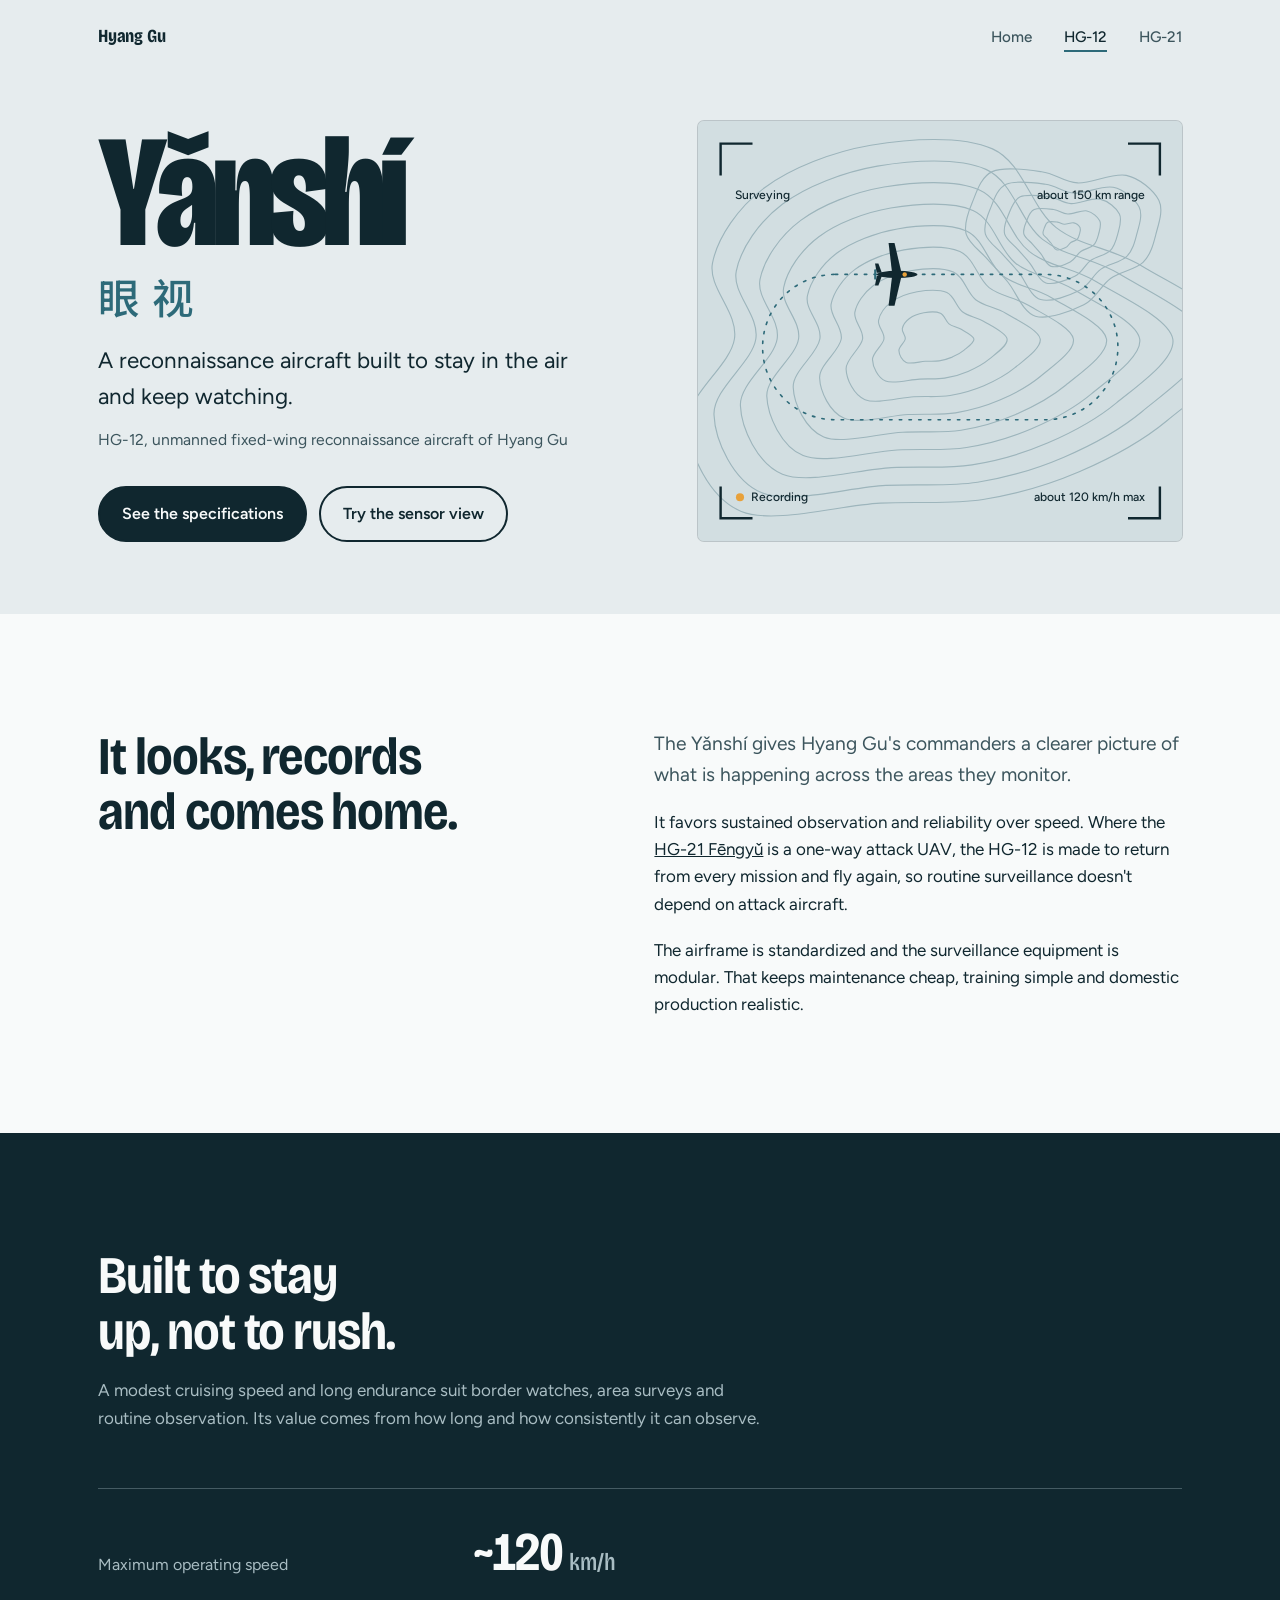
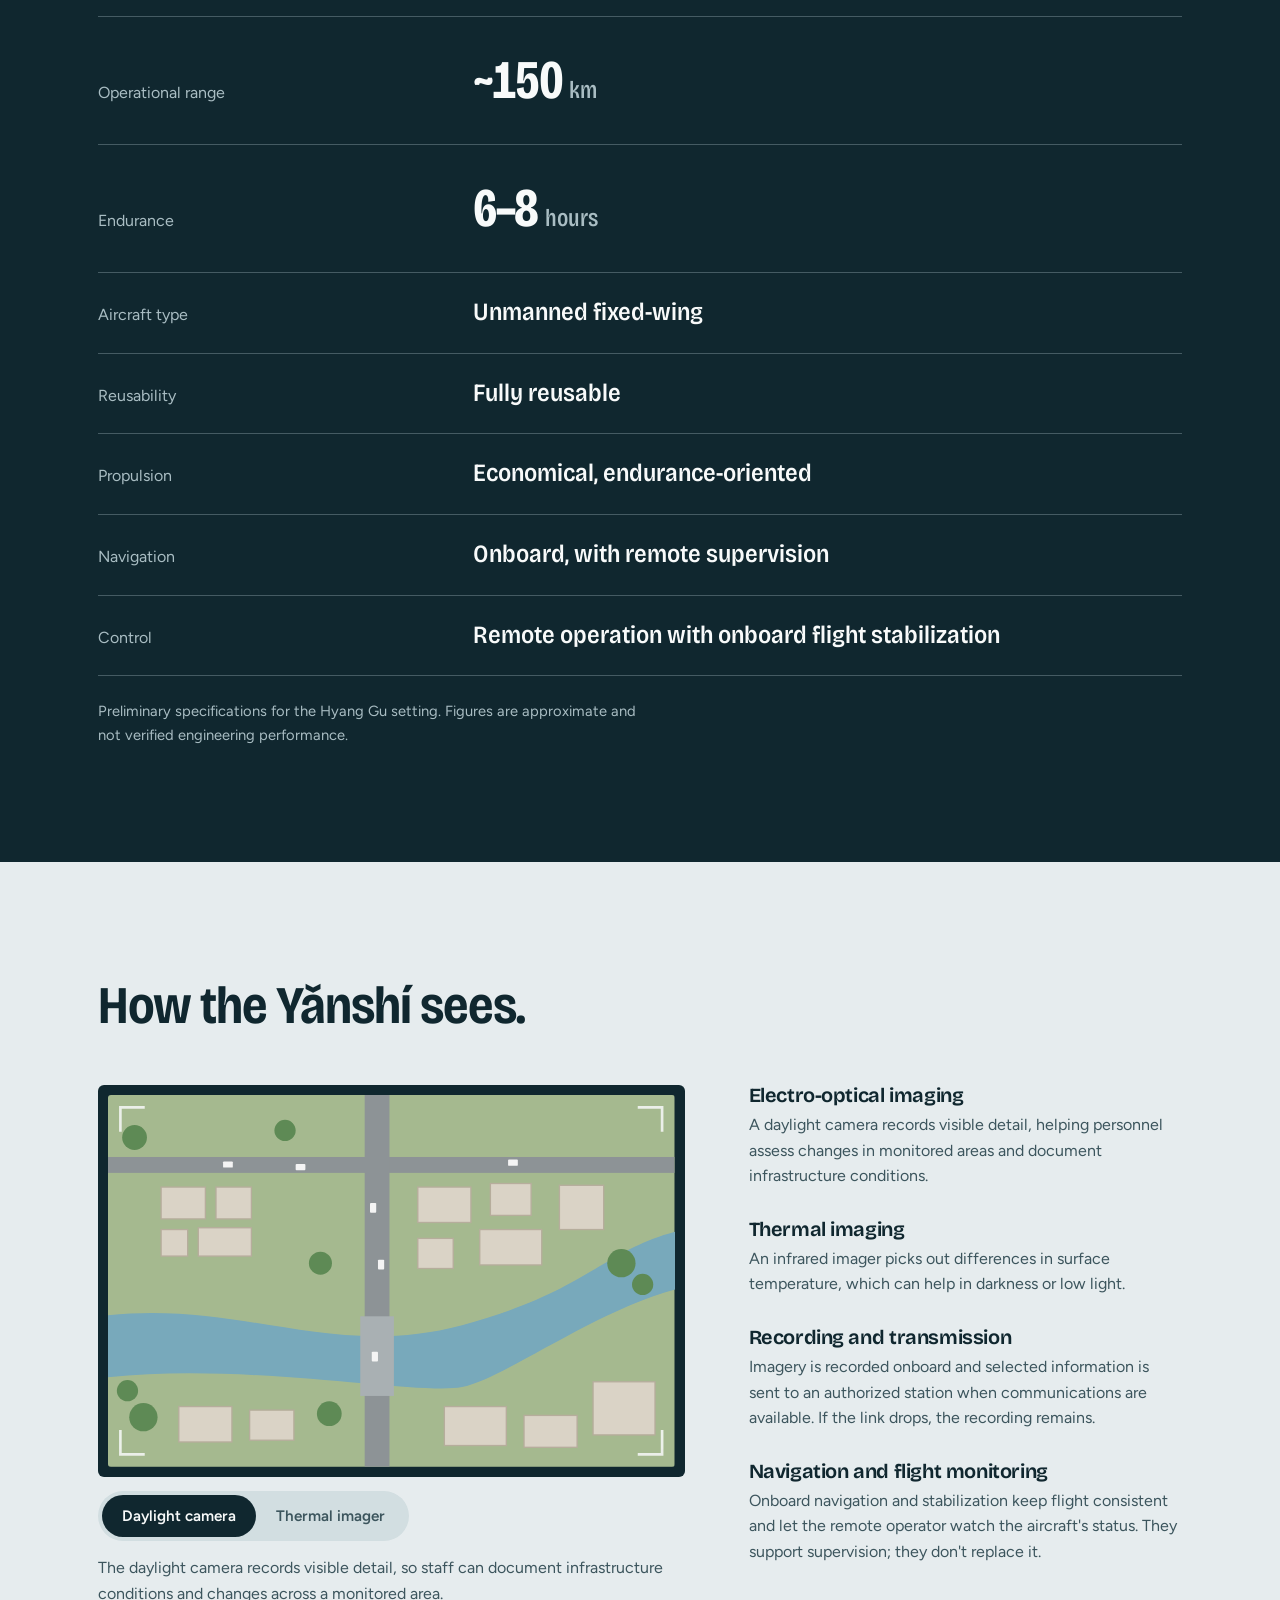
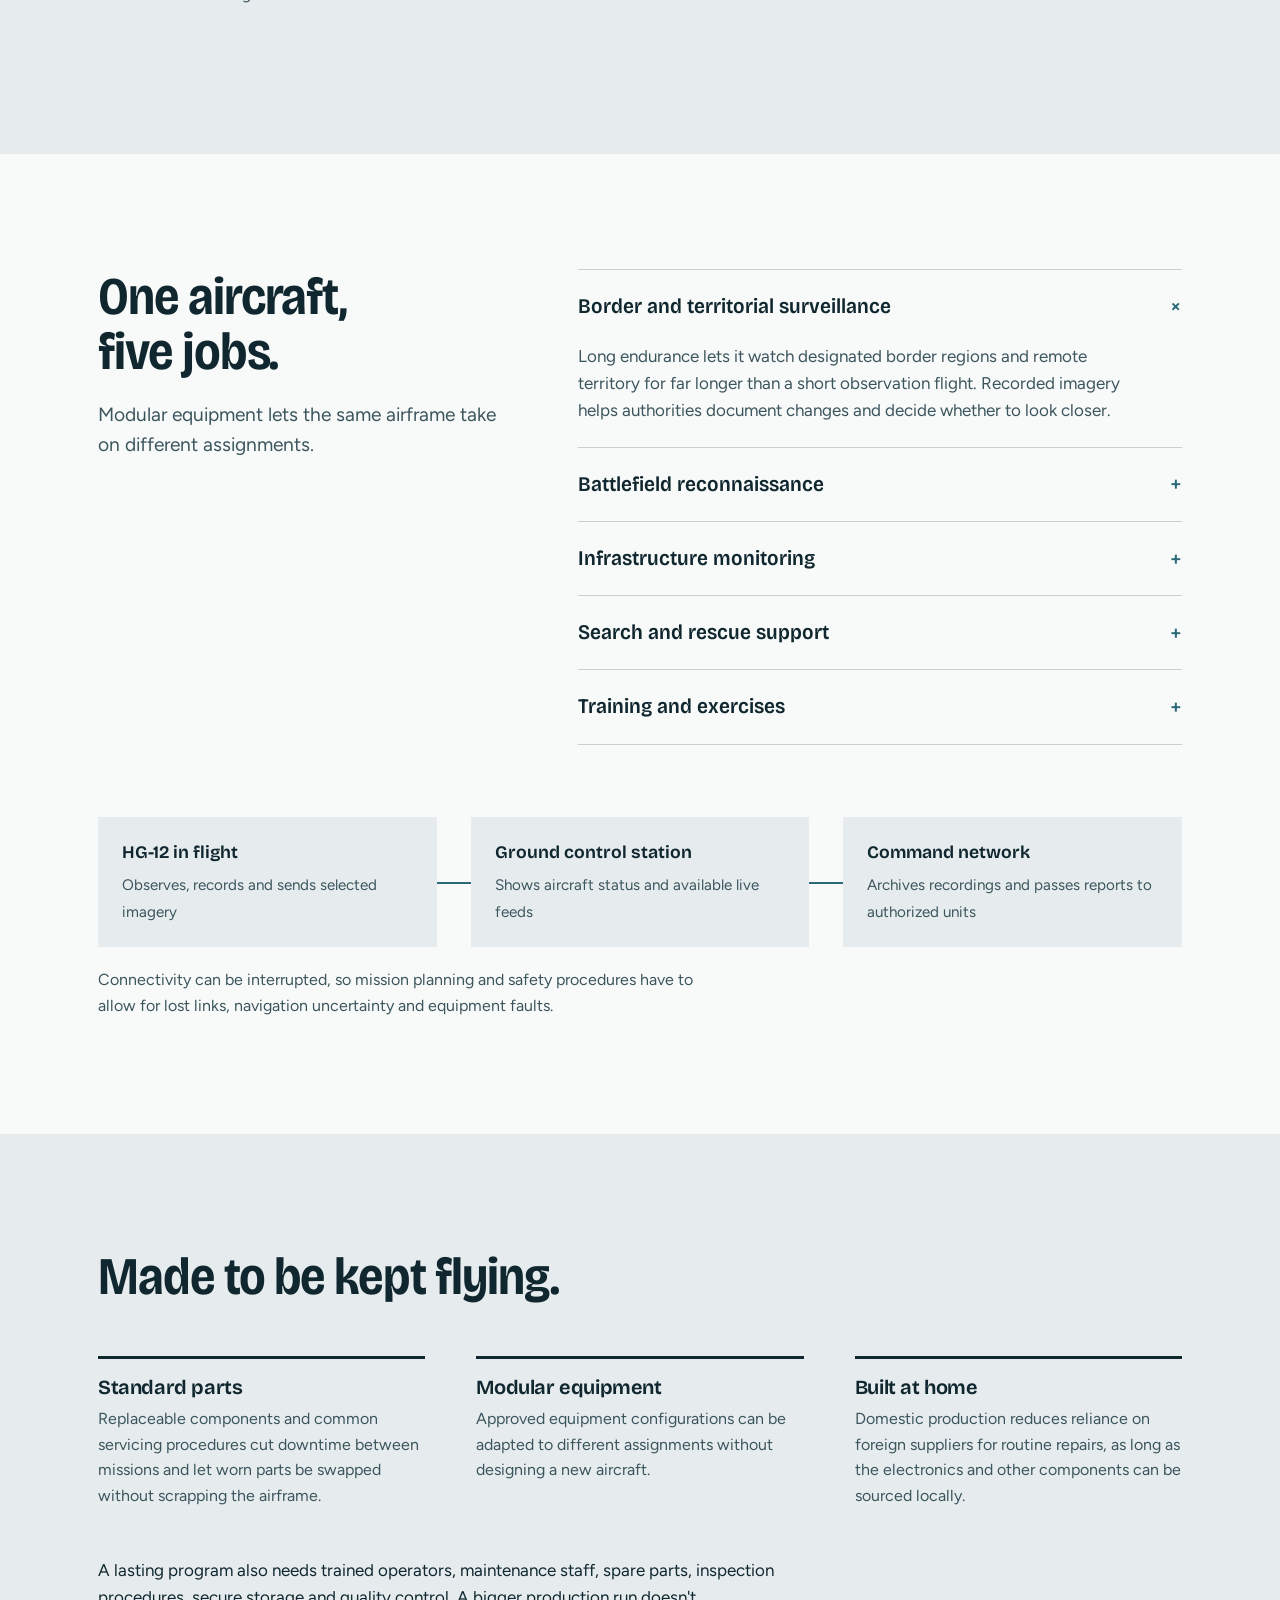
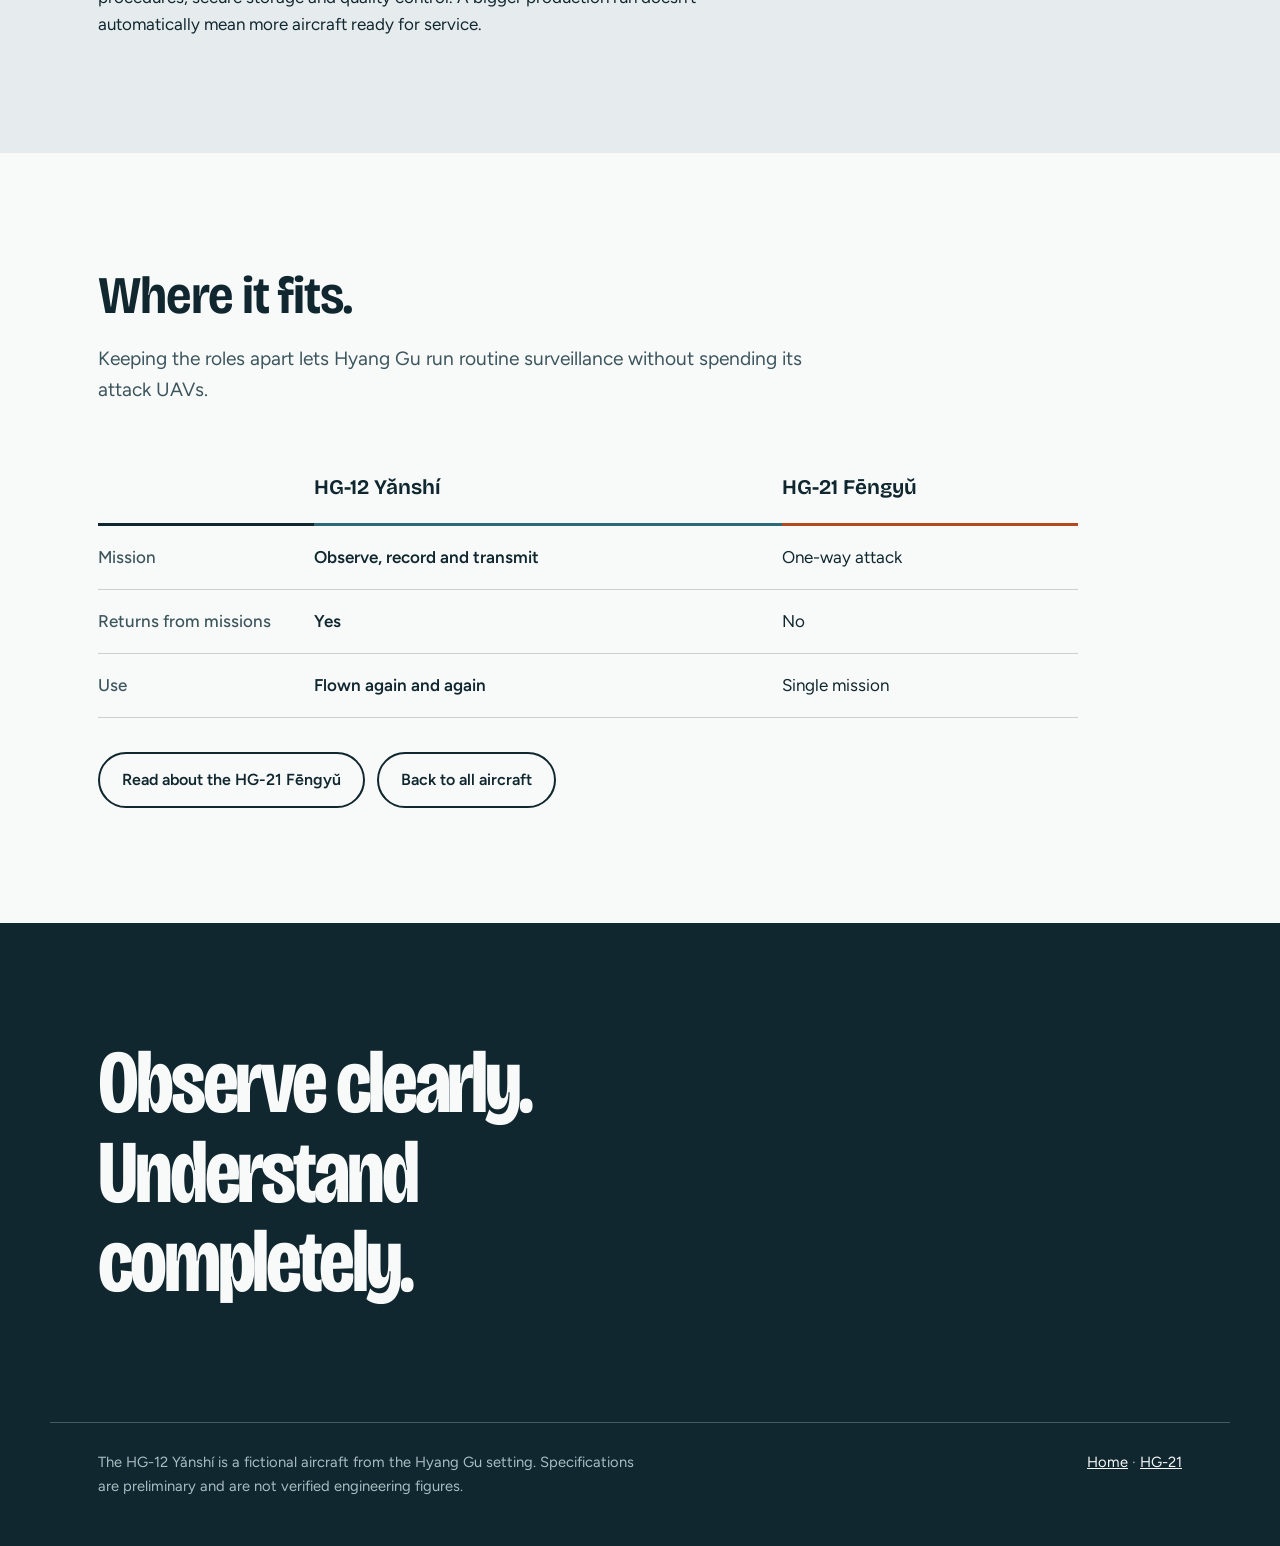
==== hg-12.html @ 38e5fff5 "Add files via upload" ====
<!doctype html>
<html lang="en">
<head>
<meta charset="utf-8">
<meta name="viewport" content="width=device-width, initial-scale=1">
<title>HG-12 Yǎnshí | Hyang Gu</title>
<meta name="description" content="The HG-12 Yǎnshí is Hyang Gu's reusable, endurance-focused reconnaissance UAV. A fictional aircraft.">
<link rel="preconnect" href="https://fonts.googleapis.com">
<link rel="preconnect" href="https://fonts.gstatic.com" crossorigin>
<link href="https://fonts.googleapis.com/css2?family=Bricolage+Grotesque:opsz,wdth,wght@12..96,75..100,200..800&family=Figtree:wght@400;500;600&family=Noto+Sans+SC:wght@400;500;700&display=swap" rel="stylesheet">
<link rel="stylesheet" href="assets/style.css">
</head>
<body class="p-12">
<a class="skip" href="#main">Skip to content</a>

<header class="nav">
  <div class="wrap">
    <a class="mark" href="index.html">Hyang Gu</a>
    <nav aria-label="Main">
      <ul>
        <li><a href="index.html">Home</a></li>
        <li><a href="hg-12.html" aria-current="page">HG-12</a></li>
        <li><a href="hg-21.html">HG-21</a></li>
      </ul>
    </nav>
  </div>
</header>

<main id="main">

<section class="hero" aria-labelledby="title">
  <div class="wrap">
    <div>
      <h1 id="title">Yǎnshí<span class="cn" lang="zh">眼视</span></h1>
      <p class="lede">A reconnaissance aircraft built to stay in the air and keep watching.</p>
      <p class="designation">HG-12, unmanned fixed-wing reconnaissance aircraft of Hyang Gu</p>
      <div class="actions">
        <a class="btn solid" href="#specs">See the specifications</a>
        <a class="btn line" href="#sensors">Try the sensor view</a>
      </div>
    </div>

    <div class="finder">
      <svg id="finder" viewBox="0 0 600 520" role="img" aria-label="Top-down view of the HG-12 flying a slow survey loop over contour-lined terrain">
        <rect class="f-bg" width="600" height="520"/>
        <g id="contours" fill="none" stroke-width="1.4"></g>
        <path id="route" class="f-route" d="M170,190 H430 A90,90 0 0 1 430,370 H170 A90,90 0 0 1 170,190 Z" stroke-width="2" stroke-dasharray="3 9" stroke-linecap="round"/>
        <g>
          <g transform="scale(1.05)">
            <g class="f-plane">
              <ellipse cx="0" cy="0" rx="24" ry="4.2"/>
              <path d="M5,-3 L-3,-37 L-10,-37 L-6,-3 Z"/>
              <path d="M5,3 L-3,37 L-10,37 L-6,3 Z"/>
              <path d="M-18,-2 L-22,-13 L-26,-13 L-24,-2 Z"/>
              <path d="M-18,2 L-22,13 L-26,13 L-24,2 Z"/>
            </g>
            <rect class="f-accent" x="-27" y="-6" width="2.4" height="12" rx="1"/>
            <circle class="f-amber" cx="9" cy="0" r="2.6"/>
          </g>
          <animateMotion dur="30s" repeatCount="indefinite" rotate="auto"><mpath href="#route"/></animateMotion>
        </g>
        <g class="f-brackets" stroke-width="3" stroke-linecap="square">
          <path d="M28,66 V28 H66"/><path d="M534,28 H572 V66"/>
          <path d="M28,454 V492 H66"/><path d="M572,454 V492 H534"/>
        </g>
        <text x="46" y="96">Surveying</text>
        <text x="554" y="96" text-anchor="end">about 150 km range</text>
        <circle class="f-amber" cx="52" cy="466" r="5"/>
        <text x="66" y="471">Recording</text>
        <text x="554" y="471" text-anchor="end">about 120 km/h max</text>
      </svg>
    </div>
  </div>
</section>

<section class="overview" id="overview">
  <div class="wrap">
    <h2>It looks, records and comes home.</h2>
    <div class="text">
      <p class="lede">The Yǎnshí gives Hyang Gu's commanders a clearer picture of what is happening across the areas they monitor.</p>
      <p>It favors sustained observation and reliability over speed. Where the <a href="hg-21.html">HG-21 Fēngyǔ</a> is a one-way attack UAV, the HG-12 is made to return from every mission and fly again, so routine surveillance doesn't depend on attack aircraft.</p>
      <p>The airframe is standardized and the surveillance equipment is modular. That keeps maintenance cheap, training simple and domestic production realistic.</p>
    </div>
  </div>
</section>

<section class="specs" id="specs">
  <div class="wrap">
    <h2>Built to stay up, not to rush.</h2>
    <p class="intro">A modest cruising speed and long endurance suit border watches, area surveys and routine observation. Its value comes from how long and how consistently it can observe.</p>

    <dl class="spec-list">
      <div class="big"><dt>Maximum operating speed</dt><dd>~120<small>km/h</small></dd></div>
      <div class="big"><dt>Operational range</dt><dd>~150<small>km</small></dd></div>
      <div class="big"><dt>Endurance</dt><dd>6–8<small>hours</small></dd></div>
      <div><dt>Aircraft type</dt><dd>Unmanned fixed-wing</dd></div>
      <div><dt>Reusability</dt><dd>Fully reusable</dd></div>
      <div><dt>Propulsion</dt><dd>Economical, endurance-oriented</dd></div>
      <div><dt>Navigation</dt><dd>Onboard, with remote supervision</dd></div>
      <div><dt>Control</dt><dd>Remote operation with onboard flight stabilization</dd></div>
    </dl>
    <p class="fine">Preliminary specifications for the Hyang Gu setting. Figures are approximate and not verified engineering performance.</p>
  </div>
</section>

<section class="sensors" id="sensors">
  <div class="wrap">
    <h2>How the Yǎnshí sees.</h2>
    <div class="sensor-grid">
      <div>
        <div class="scene-box">
          <svg class="scene" id="scene" data-mode="day" viewBox="0 0 640 420" role="img" aria-label="Aerial scene of a river, bridge, roads and buildings, shown in daylight or thermal imaging">
            <rect class="g" width="640" height="420"/>
            <path class="rv" d="M-10,250 C150,230 250,300 400,260 S560,170 660,150 L660,215 C560,235 450,320 400,330 S150,300 -10,320 Z"/>
            <rect class="rd" x="0" y="70" width="640" height="18"/>
            <rect class="rd" x="290" y="0" width="28" height="420"/>
            <rect class="br" x="285" y="250" width="38" height="90"/>
            <g>
              <rect class="bd" x="60" y="104" width="50" height="36"/>
              <rect class="bd" x="122" y="104" width="40" height="36"/>
              <rect class="bd" x="60" y="152" width="30" height="30"/>
              <rect class="bd" x="102" y="150" width="60" height="32"/>
              <rect class="bd" x="350" y="104" width="60" height="40"/>
              <rect class="bd hot" x="432" y="100" width="46" height="36"/>
              <rect class="bd" x="350" y="162" width="40" height="34"/>
              <rect class="bd" x="420" y="152" width="70" height="40"/>
              <rect class="bd" x="510" y="102" width="50" height="50"/>
              <rect class="bd" x="80" y="352" width="60" height="40"/>
              <rect class="bd" x="160" y="356" width="50" height="34"/>
              <rect class="bd" x="380" y="352" width="70" height="44"/>
              <rect class="bd hot" x="470" y="362" width="60" height="36"/>
              <rect class="bd hot" x="548" y="324" width="70" height="60"/>
            </g>
            <g>
              <circle class="tr" cx="30" cy="48" r="14"/><circle class="tr" cx="200" cy="40" r="12"/>
              <circle class="tr" cx="580" cy="190" r="16"/><circle class="tr" cx="604" cy="214" r="12"/>
              <circle class="tr" cx="40" cy="364" r="16"/><circle class="tr" cx="22" cy="334" r="12"/>
              <circle class="tr" cx="250" cy="360" r="14"/><circle class="tr" cx="240" cy="190" r="13"/>
            </g>
            <g>
              <rect class="vh" x="130" y="75" width="11" height="7" rx="1"/>
              <rect class="vh" x="212" y="78" width="11" height="7" rx="1"/>
              <rect class="vh" x="452" y="73" width="11" height="7" rx="1"/>
              <rect class="vh" x="296" y="122" width="7" height="11" rx="1"/>
              <rect class="vh" x="305" y="186" width="7" height="11" rx="1"/>
              <rect class="vh" x="298" y="290" width="7" height="11" rx="1"/>
            </g>
            <g fill="none" stroke="#F8FAFA" stroke-opacity=".85" stroke-width="3" stroke-linecap="square">
              <path d="M14,40 V14 H40"/><path d="M600,14 H626 V40"/><path d="M14,380 V406 H40"/><path d="M626,380 V406 H600"/>
            </g>
          </svg>
        </div>
        <div class="toggle" role="group" aria-label="Imaging mode">
          <button type="button" data-mode="day" aria-pressed="true">Daylight camera</button>
          <button type="button" data-mode="thermal" aria-pressed="false">Thermal imager</button>
        </div>
        <p class="caption" id="caption" aria-live="polite"></p>
      </div>

      <ul class="sense-list">
        <li>
          <h3>Electro-optical imaging</h3>
          <p>A daylight camera records visible detail, helping personnel assess changes in monitored areas and document infrastructure conditions.</p>
        </li>
        <li>
          <h3>Thermal imaging</h3>
          <p>An infrared imager picks out differences in surface temperature, which can help in darkness or low light.</p>
        </li>
        <li>
          <h3>Recording and transmission</h3>
          <p>Imagery is recorded onboard and selected information is sent to an authorized station when communications are available. If the link drops, the recording remains.</p>
        </li>
        <li>
          <h3>Navigation and flight monitoring</h3>
          <p>Onboard navigation and stabilization keep flight consistent and let the remote operator watch the aircraft's status. They support supervision; they don't replace it.</p>
        </li>
      </ul>
    </div>
  </div>
</section>

<section id="roles">
  <div class="wrap">
    <div class="roles-grid">
      <div>
        <h2>One aircraft, five jobs.</h2>
        <p class="lede" style="margin-top:20px">Modular equipment lets the same airframe take on different assignments.</p>
      </div>
      <div>
        <details name="roles" open>
          <summary>Border and territorial surveillance</summary>
          <p>Long endurance lets it watch designated border regions and remote territory for far longer than a short observation flight. Recorded imagery helps authorities document changes and decide whether to look closer.</p>
        </details>
        <details name="roles">
          <summary>Battlefield reconnaissance</summary>
          <p>In exercises and fictional wartime scenarios it gives commanders a general view of terrain, visible activity and change. People still have to interpret the imagery, since a picture alone may not show identity, intent or exact capability.</p>
        </details>
        <details name="roles">
          <summary>Infrastructure monitoring</summary>
          <p>Roads, bridges, ports and power facilities can be imaged regularly to document damage, spot visible changes and decide which sites need inspection.</p>
        </details>
        <details name="roles">
          <summary>Search and rescue support</summary>
          <p>When equipped and authorized, it surveys wide areas and sends visual information to ground teams. Thermal imaging may help in suitable conditions, depending on the environment, equipment and search area.</p>
        </details>
        <details name="roles">
          <summary>Training and exercises</summary>
          <p>A reusable training fleet lets operators practice and refine standard procedures for collecting and reading aerial imagery, without spending one-way aircraft or crewed flight hours.</p>
        </details>
      </div>
    </div>

    <div class="chain" role="group" aria-label="How information moves">
      <div class="node"><strong>HG-12 in flight</strong><span>Observes, records and sends selected imagery</span></div>
      <div class="node"><strong>Ground control station</strong><span>Shows aircraft status and available live feeds</span></div>
      <div class="node"><strong>Command network</strong><span>Archives recordings and passes reports to authorized units</span></div>
    </div>
    <p class="chain-note">Connectivity can be interrupted, so mission planning and safety procedures have to allow for lost links, navigation uncertainty and equipment faults.</p>
  </div>
</section>

<section class="production" id="production">
  <div class="wrap">
    <h2>Made to be kept flying.</h2>
    <div class="prod-cols">
      <div>
        <h3>Standard parts</h3>
        <p>Replaceable components and common servicing procedures cut downtime between missions and let worn parts be swapped without scrapping the airframe.</p>
      </div>
      <div>
        <h3>Modular equipment</h3>
        <p>Approved equipment configurations can be adapted to different assignments without designing a new aircraft.</p>
      </div>
      <div>
        <h3>Built at home</h3>
        <p>Domestic production reduces reliance on foreign suppliers for routine repairs, as long as the electronics and other components can be sourced locally.</p>
      </div>
    </div>
    <p class="prod-note">A lasting program also needs trained operators, maintenance staff, spare parts, inspection procedures, secure storage and quality control. A bigger production run doesn't automatically mean more aircraft ready for service.</p>
  </div>
</section>

<section class="compare">
  <div class="wrap">
    <h2>Where it fits.</h2>
    <p class="lede" style="margin-top:20px">Keeping the roles apart lets Hyang Gu run routine surveillance without spending its attack UAVs.</p>
    <div class="table-scroll">
      <table>
        <thead><tr><th scope="col"></th><th scope="col" class="th12">HG-12 Yǎnshí</th><th scope="col" class="th21">HG-21 Fēngyǔ</th></tr></thead>
        <tbody>
          <tr><th scope="row">Mission</th><td class="us">Observe, record and transmit</td><td>One-way attack</td></tr>
          <tr><th scope="row">Returns from missions</th><td class="us">Yes</td><td>No</td></tr>
          <tr><th scope="row">Use</th><td class="us">Flown again and again</td><td>Single mission</td></tr>
        </tbody>
      </table>
    </div>
    <div class="actions"><a class="btn line" href="hg-21.html">Read about the HG-21 Fēngyǔ</a><a class="btn line" href="index.html">Back to all aircraft</a></div>
  </div>
</section>

<section class="mottos single-motto" aria-label="Motto">
  <div class="wrap">
    <div><q>Observe clearly. Understand completely.</q></div>
  </div>
</section>

</main>

<footer>
  <div class="wrap">
    <p>The HG-12 Yǎnshí is a fictional aircraft from the Hyang Gu setting. Specifications are preliminary and are not verified engineering figures.</p>
    <p><a href="index.html">Home</a> · <a href="hg-21.html">HG-21</a></p>
  </div>
</footer>

<script src="assets/site.js" defer></script>
</body>
</html>
---- assets/style.css ----
/* Hyang Gu unmanned aviation site: shared styles.
   Layout: split hero per page, dark facts band, open sections, one accent colour per aircraft. */
:root{
  --paper:#F8FAFA;
  --haze:#E6ECEE;
  --haze-deep:#D2DEE1;
  --ink:#10272F;
  --ink-soft:#3C555D;
  --lake:#2D6A79;      /* HG-12 */
  --ember:#B4491F;     /* HG-21 */
  --amber:#E8A13A;
  --line:rgba(16,39,47,.2);
  --contour:#9DB5BC;
  --band:#10272F;
  --on-band:#F8FAFA;
  --band-soft:#A9BDC3;
  --band-line:rgba(169,189,195,.35);
  --accent:var(--lake);
  --display:"Bricolage Grotesque","Noto Sans SC",system-ui,sans-serif;
  --body:"Figtree","Noto Sans SC",system-ui,sans-serif;
  color-scheme:light;
}
@media (prefers-color-scheme:dark){
  :root{
    --paper:#0C1A1F;--haze:#132A31;--haze-deep:#1B363E;--ink:#E6ECEE;--ink-soft:#A9BDC3;
    --lake:#6FB3C4;--ember:#E8895A;
    --line:rgba(230,236,238,.22);--contour:#35545D;
    --band:#050E11;--on-band:#F1F6F7;--band-soft:#8FA6AD;--band-line:rgba(143,166,173,.35);
    color-scheme:dark;
  }
}
body.p-12{--accent:var(--lake)}
body.p-21{--accent:var(--ember)}

*{box-sizing:border-box;margin:0}
html{scroll-behavior:smooth}
body{font-family:var(--body);font-size:1.0625rem;line-height:1.6;color:var(--ink);background:var(--paper);-webkit-font-smoothing:antialiased}
a{color:inherit}
:focus-visible{outline:3px solid var(--amber);outline-offset:3px;border-radius:4px}
.wrap{max-width:1180px;margin-inline:auto;padding-inline:20px}
@media (min-width:700px){.wrap{padding-inline:32px}}
@media (min-width:1000px){.wrap{padding-inline:48px}}
section{padding-block:clamp(64px,9vw,120px)}
h1,h2,h3{font-family:var(--display);letter-spacing:-.02em;line-height:1.05;text-wrap:balance}
h2{font-size:clamp(2rem,4.4vw,3.3rem);font-weight:650;font-stretch:88%;max-width:18ch}
h3{font-size:1.25rem;font-weight:650}
p{max-width:62ch}
.lede{font-size:1.2rem;color:var(--ink-soft)}
.skip{position:absolute;left:-999px;top:8px;background:var(--ink);color:var(--paper);padding:8px 14px;border-radius:6px;z-index:20}
.skip:focus{left:8px}

/* nav */
.nav{position:absolute;top:0;left:0;right:0;z-index:5}
.nav .wrap{display:flex;justify-content:space-between;align-items:center;padding-block:22px;gap:20px;flex-wrap:wrap}
.mark{font-family:var(--display);font-weight:700;font-stretch:80%;font-size:1.15rem;text-decoration:none;letter-spacing:-.01em}
.nav ul{display:flex;gap:clamp(14px,3vw,32px);list-style:none;padding:0;font-size:.95rem;font-weight:500}
.nav ul a{text-decoration:none;color:var(--ink-soft);padding-block:4px;border-bottom:2px solid transparent}
.nav ul a:hover{color:var(--ink)}
.nav ul a[aria-current="page"]{color:var(--ink);border-bottom-color:var(--accent)}

/* hero */
.hero{background:var(--haze);padding-block:0;position:relative;overflow:hidden}
.hero .wrap{display:grid;grid-template-columns:1.05fr .95fr;gap:clamp(24px,5vw,72px);align-items:center;padding-top:120px;padding-bottom:72px}
.hero .wrap>*{min-width:0}
.hero h1{font-size:clamp(3.6rem,13vw,10rem);font-weight:760;font-stretch:75%;letter-spacing:-.045em;line-height:.9}
.hero .cn{display:block;font-family:"Noto Sans SC",var(--display);font-weight:500;font-size:clamp(1.6rem,3.6vw,2.6rem);letter-spacing:.3em;color:var(--accent);margin-top:14px}
.hero .lede{margin-top:28px;max-width:34ch;font-size:clamp(1.15rem,2vw,1.4rem);color:var(--ink)}
.hero .designation{margin-top:12px;color:var(--ink-soft);font-size:.98rem}
.actions{display:flex;flex-wrap:wrap;gap:12px;margin-top:34px}
.btn{display:inline-block;padding:13px 22px;border-radius:999px;font-weight:600;text-decoration:none;font-size:1rem;border:2px solid var(--ink);transition:background .2s,color .2s}
.btn.solid{background:var(--ink);color:var(--paper)}
.btn.solid:hover{background:var(--accent);border-color:var(--accent);color:var(--paper)}
.btn.line:hover{background:var(--ink);color:var(--paper)}
body.p-21 .btn.solid:hover{color:#fff}

.finder{background:var(--haze-deep);border-radius:6px;overflow:hidden;box-shadow:0 0 0 1px var(--line)}
.finder svg{display:block;width:100%;height:auto;max-width:100%}
.finder text{font-family:var(--body);font-size:15px;font-weight:500;fill:var(--ink)}
.finder .f-bg{fill:var(--haze-deep)}
.finder #contours{stroke:var(--contour)}
.finder .f-route{fill:none;stroke:var(--accent)}
.finder .f-plane{fill:var(--ink)}
.finder .f-accent{fill:var(--accent)}
.finder .f-amber{fill:var(--amber)}
.finder .f-brackets{fill:none;stroke:var(--ink)}
.finder .f-ring{fill:none;stroke:var(--accent)}
.finder .f-prop{fill:none;stroke:var(--accent);stroke-width:2}
.finder .f-blade{stroke:var(--ink);stroke-width:3;stroke-linecap:round}
.finder .f-arm{fill:var(--ink)}
.finder .f-body{fill:var(--ink)}
.finder .f-soft{fill:none;stroke:var(--contour)}
.spin{transform-box:fill-box;transform-origin:center;animation:spin 1.6s linear infinite}
.spin.rev{animation-direction:reverse}
@keyframes spin{to{transform:rotate(360deg)}}
.pulse{animation:pulse 3.6s ease-out infinite;transform-box:fill-box;transform-origin:center}
.pulse.d2{animation-delay:1.2s}.pulse.d3{animation-delay:2.4s}
@keyframes pulse{0%{transform:scale(.55);opacity:.9}100%{transform:scale(1);opacity:0}}

/* home fleet list */
.fleet{list-style:none;padding:0;display:grid;gap:0;border-top:1px solid var(--line)}
.fleet a{display:grid;grid-template-columns:auto 1fr auto;gap:6px 20px;align-items:baseline;padding:22px 0;border-bottom:1px solid var(--line);text-decoration:none}
.fleet .tag{font-family:var(--display);font-weight:700;font-stretch:80%;font-size:1.9rem;letter-spacing:-.02em;color:var(--c)}
.fleet strong{display:block;font-family:var(--display);font-size:1.3rem;font-weight:650;font-stretch:92%}
.fleet span.role{display:block;color:var(--ink-soft);font-size:1rem}
.fleet .go{font-weight:600;color:var(--c);white-space:nowrap}
.fleet a:hover strong{text-decoration:underline;text-decoration-thickness:2px;text-underline-offset:4px;text-decoration-color:var(--c)}
.fleet li:nth-child(1){--c:var(--lake)}
.fleet li:nth-child(2){--c:var(--ember)}

/* overview */
.overview .wrap{display:grid;grid-template-columns:1fr 1.1fr;gap:clamp(28px,6vw,96px)}
.overview .wrap>*{min-width:0}
.overview .text p+p{margin-top:1.1em}

/* facts band */
.specs{background:var(--band);color:var(--on-band)}
.specs h2{color:var(--on-band)}
.specs .intro{color:var(--band-soft);margin-top:18px}
.spec-list{margin-top:56px;border-top:1px solid var(--band-line)}
.spec-list>div{display:grid;grid-template-columns:minmax(150px,1fr) 2fr;gap:20px;align-items:baseline;padding:20px 0;border-bottom:1px solid var(--band-line)}
.spec-list dt{color:var(--band-soft);font-size:1rem}
.spec-list dd{font-family:var(--display);font-size:clamp(1.2rem,2.2vw,1.55rem);font-weight:560;font-stretch:90%;color:var(--on-band);font-variant-numeric:tabular-nums;min-width:0}
.spec-list .big dd{font-size:clamp(2rem,5vw,3.4rem);font-weight:650;font-stretch:80%;letter-spacing:-.03em}
.spec-list .big dd small{font-size:.45em;font-weight:500;color:var(--band-soft);letter-spacing:0;margin-left:.3em}
.fine{margin-top:24px;font-size:.92rem;color:var(--band-soft)}

/* sensors */
.sensors{background:var(--haze)}
.sensor-grid{display:grid;grid-template-columns:1.15fr .85fr;gap:clamp(28px,5vw,72px);margin-top:52px;align-items:start}
.sensor-grid>*{min-width:0}
.scene-box{background:var(--band);border-radius:6px;padding:10px}
.scene{display:block;width:100%;height:auto;max-width:100%;border-radius:3px}
.scene *{transition:fill .5s ease,stroke .5s ease}
.scene .g{fill:#A5B98F}.scene .rv{fill:#78A9BB}.scene .rd{fill:#8D9396}.scene .br{fill:#A9B0B3}
.scene .bd{fill:#DAD3C6;stroke:#B6AD9C;stroke-width:1.5}.scene .tr{fill:#5E8A55}.scene .vh{fill:#F4F4F4;stroke:transparent;stroke-width:3}
.scene[data-mode="thermal"] .g{fill:#1A1247}.scene[data-mode="thermal"] .rv{fill:#251B66}
.scene[data-mode="thermal"] .rd{fill:#3A2476}.scene[data-mode="thermal"] .br{fill:#4B2D86}
.scene[data-mode="thermal"] .bd{fill:#C33F78;stroke:transparent}.scene[data-mode="thermal"] .bd.hot{fill:#F2933F}
.scene[data-mode="thermal"] .tr{fill:#2B1E69}
.scene[data-mode="thermal"] .vh{fill:#FFE595;stroke:#FFB84A;stroke-opacity:.55}
.toggle{display:inline-flex;flex-wrap:wrap;margin-top:14px;background:var(--haze-deep);border-radius:999px;padding:4px}
.toggle button{font:inherit;font-weight:600;font-size:.95rem;border:0;background:transparent;color:var(--ink-soft);padding:9px 20px;border-radius:999px;cursor:pointer}
.toggle button[aria-pressed="true"]{background:var(--ink);color:var(--paper)}
.caption{margin-top:14px;min-height:5.2em;color:var(--ink-soft);font-size:1rem}
.sense-list{list-style:none;padding:0;display:grid;gap:30px}
.sense-list h3{margin-bottom:6px}
.sense-list p{color:var(--ink-soft);font-size:1rem}

/* roles accordion + chain */
.roles-grid{display:grid;grid-template-columns:.8fr 1.2fr;gap:clamp(28px,6vw,96px);align-items:start}
.roles-grid>*{min-width:0}
details{border-top:1px solid var(--line)}
details:last-of-type{border-bottom:1px solid var(--line)}
summary{list-style:none;cursor:pointer;display:flex;justify-content:space-between;gap:16px;align-items:center;padding:20px 0;font-family:var(--display);font-weight:600;font-size:1.3rem;font-stretch:92%}
summary::-webkit-details-marker{display:none}
summary::after{content:"+";font-weight:400;font-size:1.6rem;line-height:1;color:var(--accent);transition:transform .2s}
details[open] summary::after{transform:rotate(45deg)}
details p{padding:0 40px 22px 0;color:var(--ink-soft)}
.chain{margin-top:clamp(40px,6vw,72px);display:flex;gap:0;align-items:stretch}
.node{flex:1;min-width:0;padding:22px 24px;background:var(--haze);position:relative}
.node+.node{margin-left:34px}
.node+.node::before{content:"";position:absolute;left:-34px;top:50%;width:34px;height:2px;background:var(--accent)}
.node strong{display:block;font-family:var(--display);font-size:1.1rem;font-weight:650;margin-bottom:4px}
.node span{font-size:.95rem;color:var(--ink-soft)}
.chain-note{margin-top:20px;color:var(--ink-soft);font-size:1rem}
.on-haze .node{background:var(--paper)}

/* three-column points */
.production{background:var(--haze)}
.prod-cols{display:grid;grid-template-columns:repeat(3,1fr);gap:clamp(24px,4vw,56px);margin-top:52px}
.prod-cols>div{min-width:0;border-top:3px solid var(--ink);padding-top:18px}
.prod-cols p{margin-top:8px;color:var(--ink-soft);font-size:1rem}
.prod-note{margin-top:48px;max-width:62ch}

/* tables */
.table-scroll{overflow-x:auto;max-width:980px;margin-top:48px}
table{width:100%;border-collapse:collapse}
th,td{text-align:left;padding:18px 20px 18px 0;border-bottom:1px solid var(--line);vertical-align:top}
thead th{font-family:var(--display);font-size:1.3rem;font-weight:650;border-bottom:3px solid var(--ink)}
tbody th{font-weight:500;color:var(--ink-soft);width:22%}
td.us{font-weight:600}
.after{margin-top:28px;color:var(--ink-soft)}
.compare .th12{border-bottom-color:var(--lake)}
.compare .th21{border-bottom-color:var(--ember)}

/* notice */
.notice{margin-top:40px;max-width:62ch;border-left:4px solid var(--accent);padding:6px 0 6px 20px}
.notice strong{font-family:var(--display);font-size:1.2rem;font-weight:650;display:block;margin-bottom:4px}
.notice p{color:var(--ink-soft)}

/* mottos + footer */
.mottos{background:var(--band);color:var(--on-band)}
.mottos .wrap{display:grid;grid-template-columns:1fr 1fr;gap:clamp(32px,6vw,96px)}
.mottos .wrap>*{min-width:0}
.mottos q{display:block;quotes:none;font-family:var(--display);font-size:clamp(2rem,5vw,3.8rem);font-weight:700;font-stretch:78%;letter-spacing:-.035em;line-height:1;text-wrap:balance}
.mottos small{display:block;margin-top:14px;color:var(--band-soft);font-size:.95rem}
.single-motto .wrap{grid-template-columns:1fr}
.single-motto q{max-width:16ch;font-size:clamp(2.4rem,7vw,5.6rem)}
footer{background:var(--band);color:var(--band-soft);padding-block:0 48px;font-size:.92rem}
footer .wrap{border-top:1px solid var(--band-line);padding-top:28px;display:flex;flex-wrap:wrap;justify-content:space-between;gap:12px 32px}
footer p{max-width:60ch}
footer a{color:var(--on-band)}

@media (max-width:860px){
  .hero .wrap,.overview .wrap,.sensor-grid,.roles-grid,.mottos .wrap{grid-template-columns:1fr}
  .nav ul{gap:16px;font-size:.9rem}
  .prod-cols{grid-template-columns:1fr}
  .chain{flex-direction:column}
  .node+.node{margin:34px 0 0}
  .node+.node::before{left:50%;top:-34px;width:2px;height:34px}
  .spec-list>div{grid-template-columns:1fr;gap:4px}
  .fleet a{grid-template-columns:auto 1fr}
  .fleet .go{grid-column:1 / -1}
}
@media (prefers-reduced-motion:reduce){
  html{scroll-behavior:auto}
  *{transition:none!important}
  .spin,.pulse{animation:none!important}
  .pulse{opacity:.35}
}
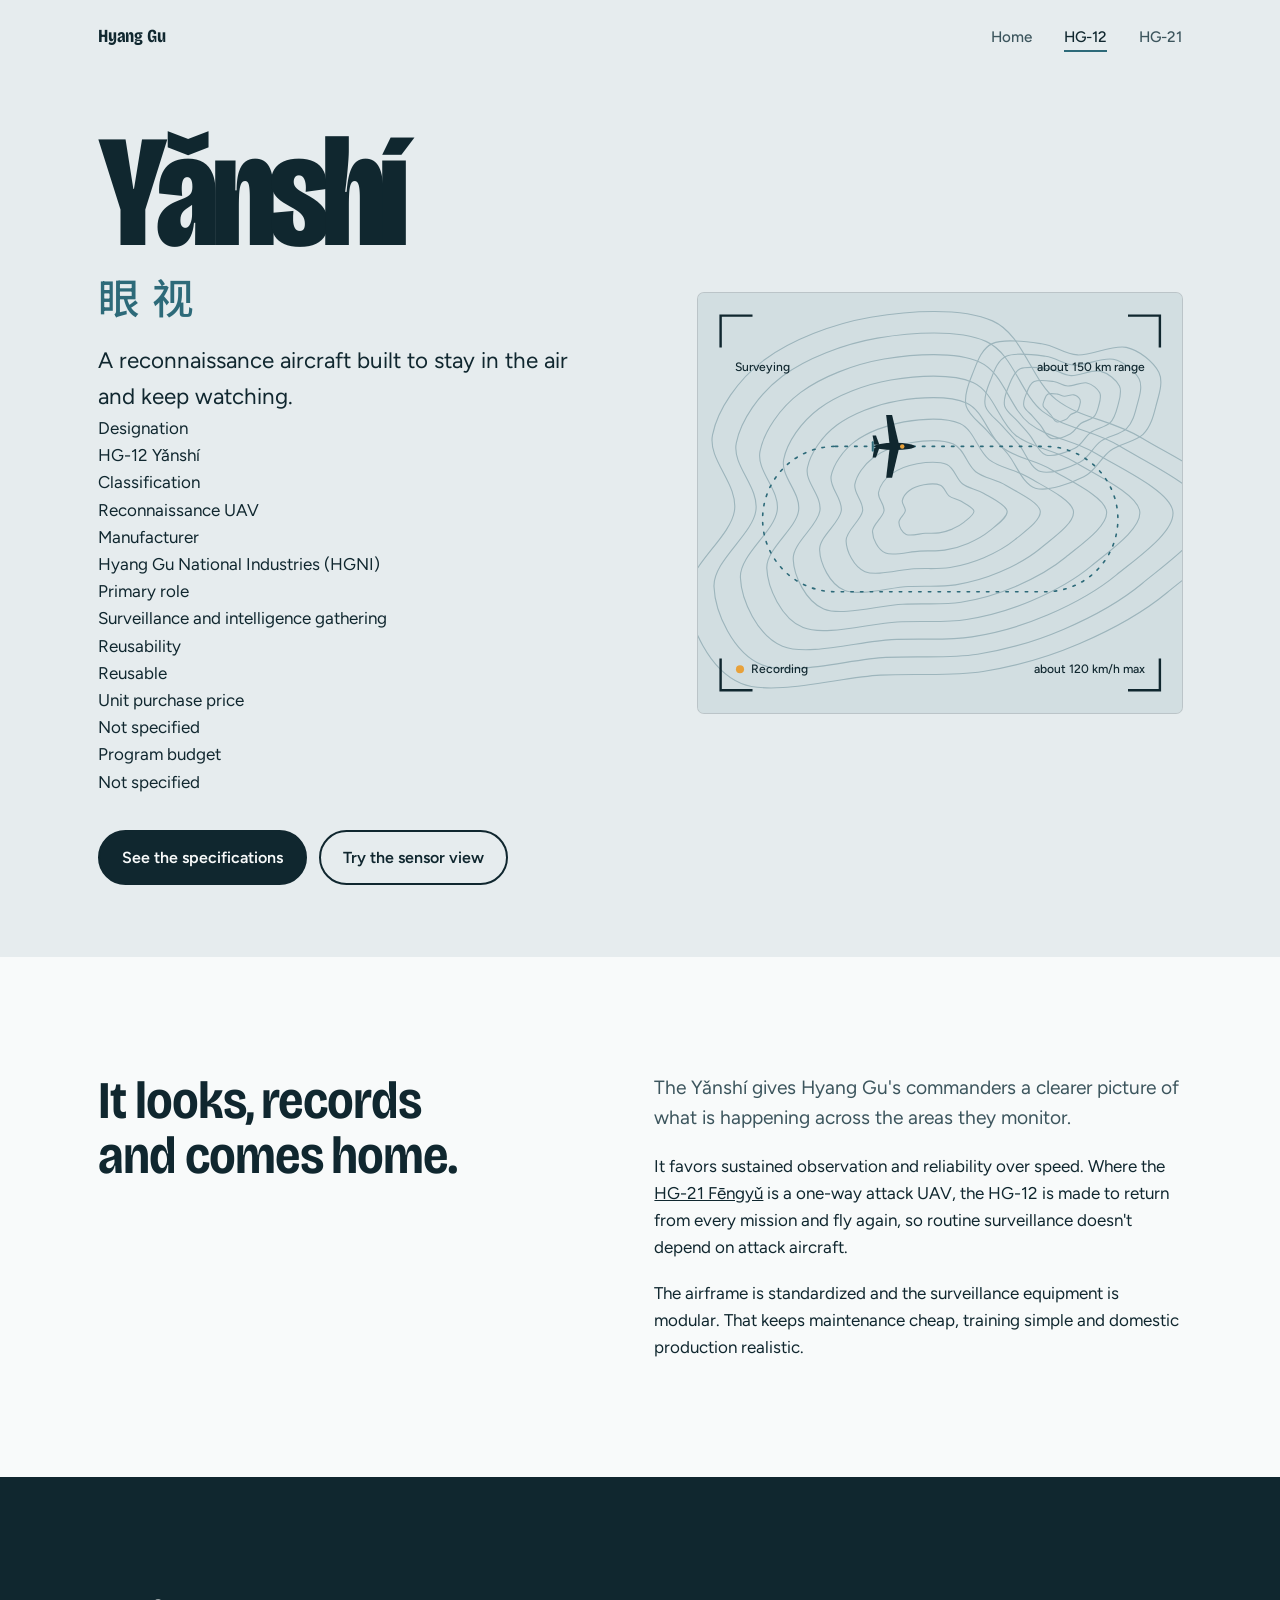
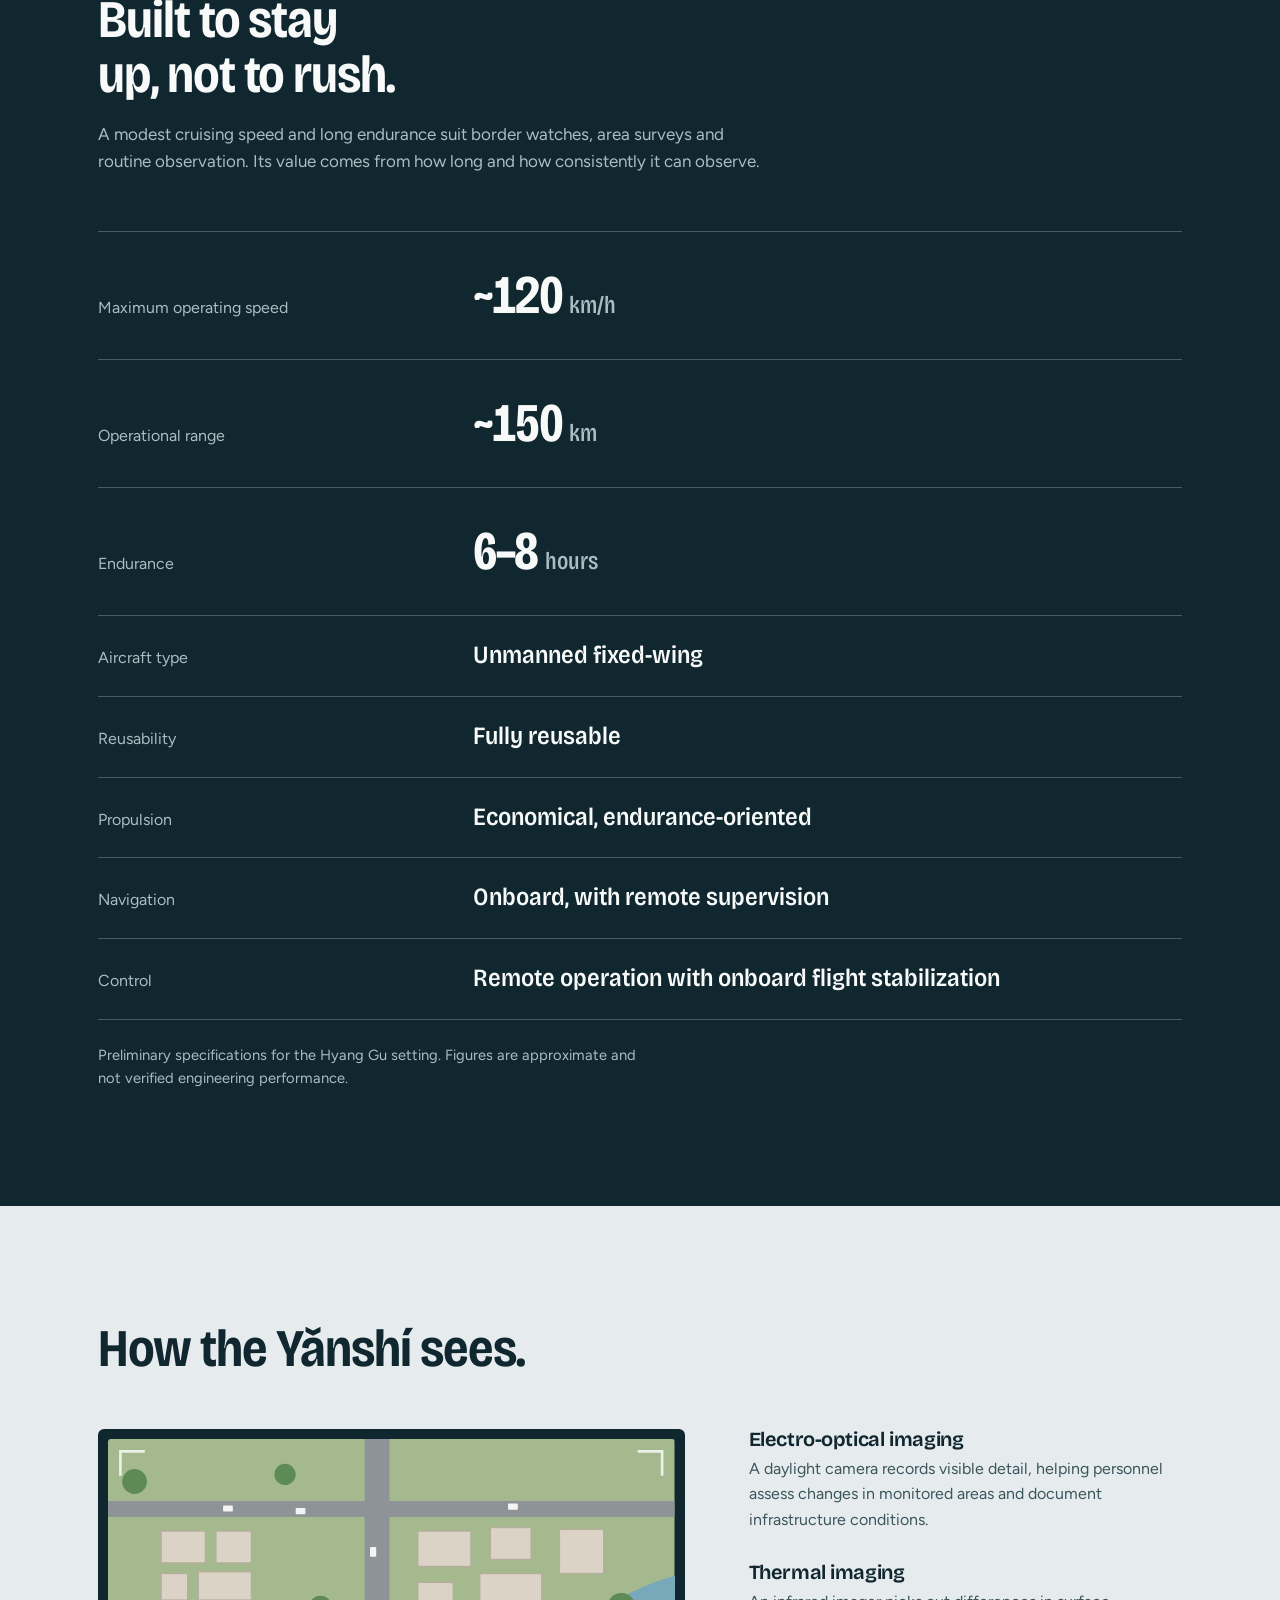
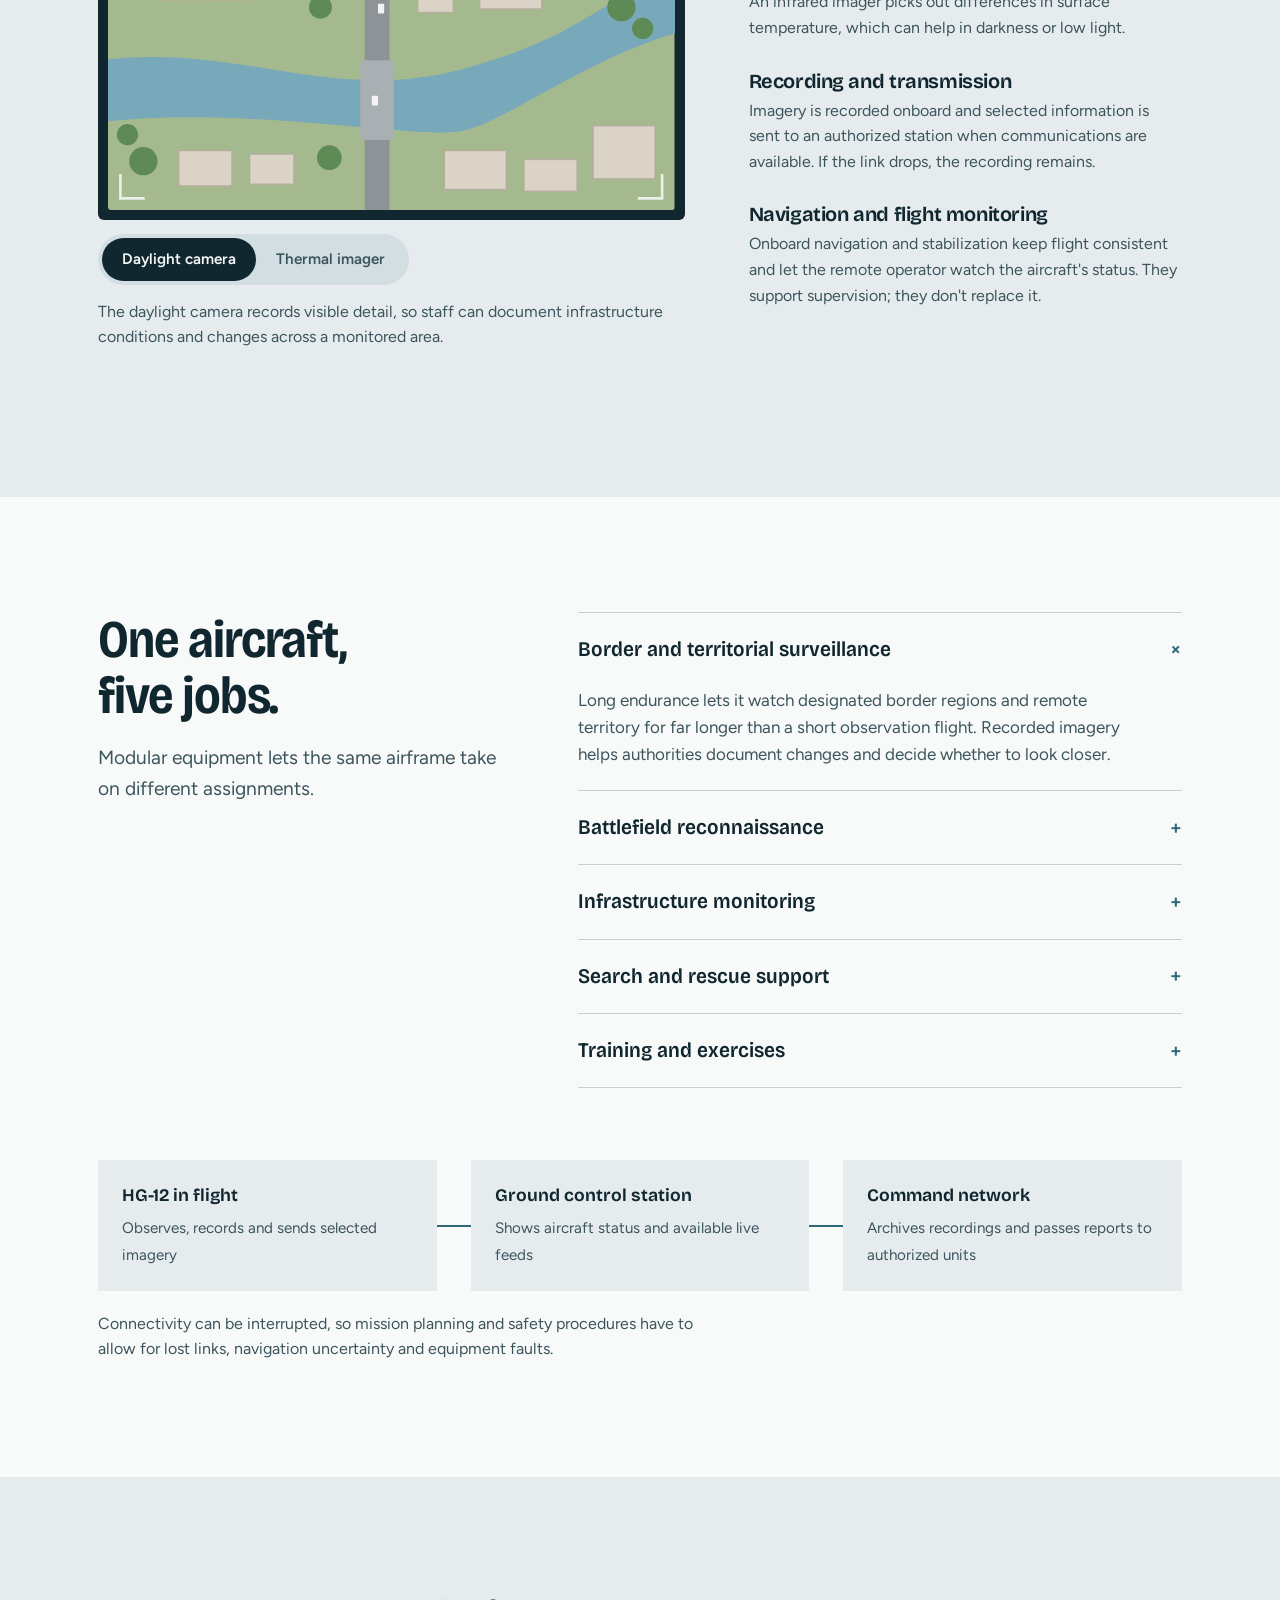
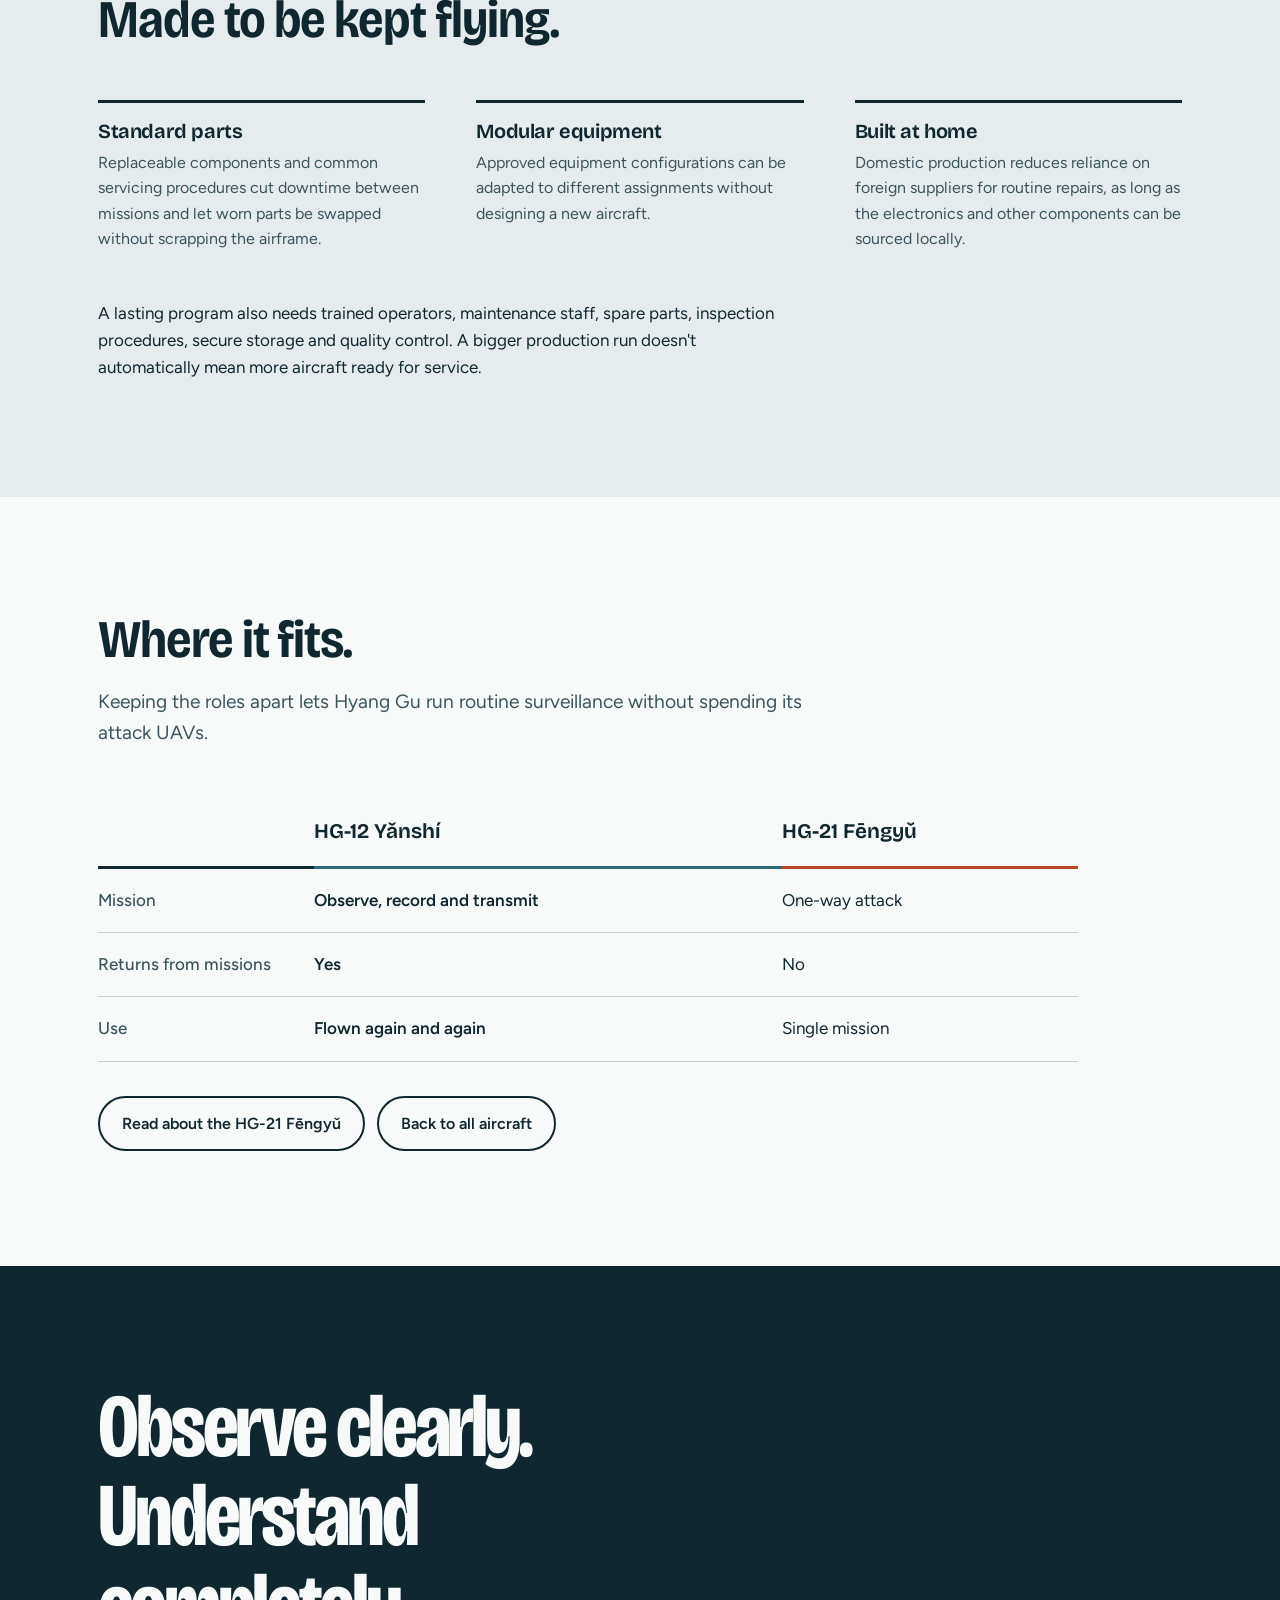
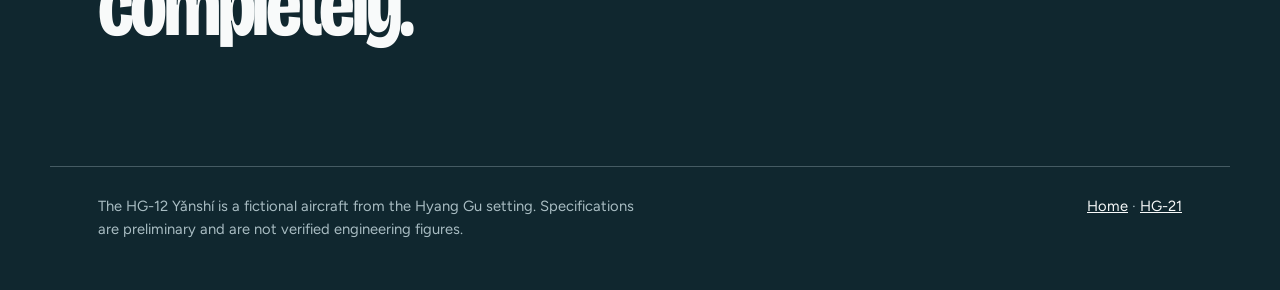
==== commit 43c712ba: "Add metadata panel for HG-12 aircraft details Added panel with detailed information about the HG-12 " ====
--- a/hg-12.html
+++ b/hg-12.html
@@ -33,7 +33,36 @@
     <div>
       <h1 id="title">Yǎnshí<span class="cn" lang="zh">眼视</span></h1>
       <p class="lede">A reconnaissance aircraft built to stay in the air and keep watching.</p>
-      <p class="designation">HG-12, unmanned fixed-wing reconnaissance aircraft of Hyang Gu</p>
+      <dl class="metadata-panel" aria-label="HG-12 program information">
+  <div>
+    <dt>Designation</dt>
+    <dd>HG-12 Yǎnshí</dd>
+  </div>
+  <div>
+    <dt>Classification</dt>
+    <dd>Reconnaissance UAV</dd>
+  </div>
+  <div>
+    <dt>Manufacturer</dt>
+    <dd>Hyang Gu National Industries (HGNI)</dd>
+  </div>
+  <div>
+    <dt>Primary role</dt>
+    <dd>Surveillance and intelligence gathering</dd>
+  </div>
+  <div>
+    <dt>Reusability</dt>
+    <dd>Reusable</dd>
+  </div>
+  <div>
+    <dt>Unit purchase price</dt>
+    <dd>Not specified</dd>
+  </div>
+  <div>
+    <dt>Program budget</dt>
+    <dd>Not specified</dd>
+  </div>
+</dl>
       <div class="actions">
         <a class="btn solid" href="#specs">See the specifications</a>
         <a class="btn line" href="#sensors">Try the sensor view</a>
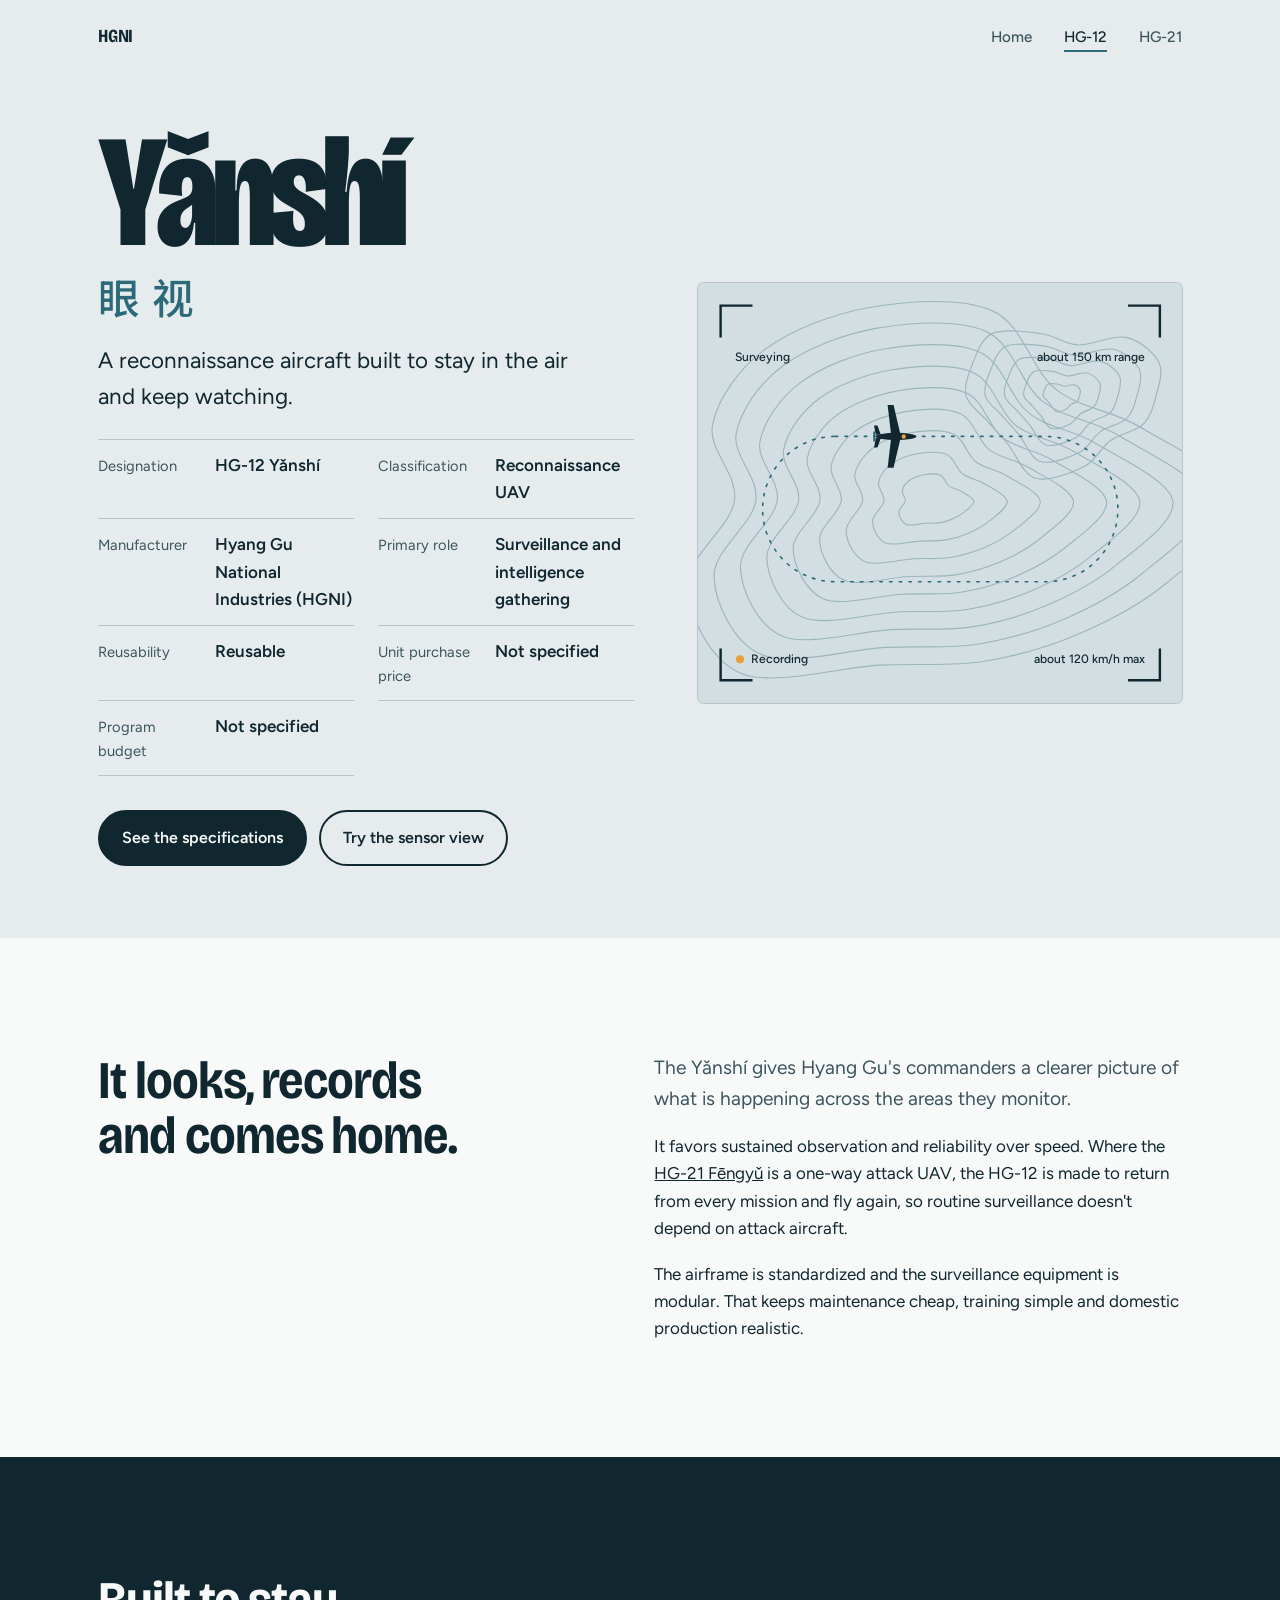
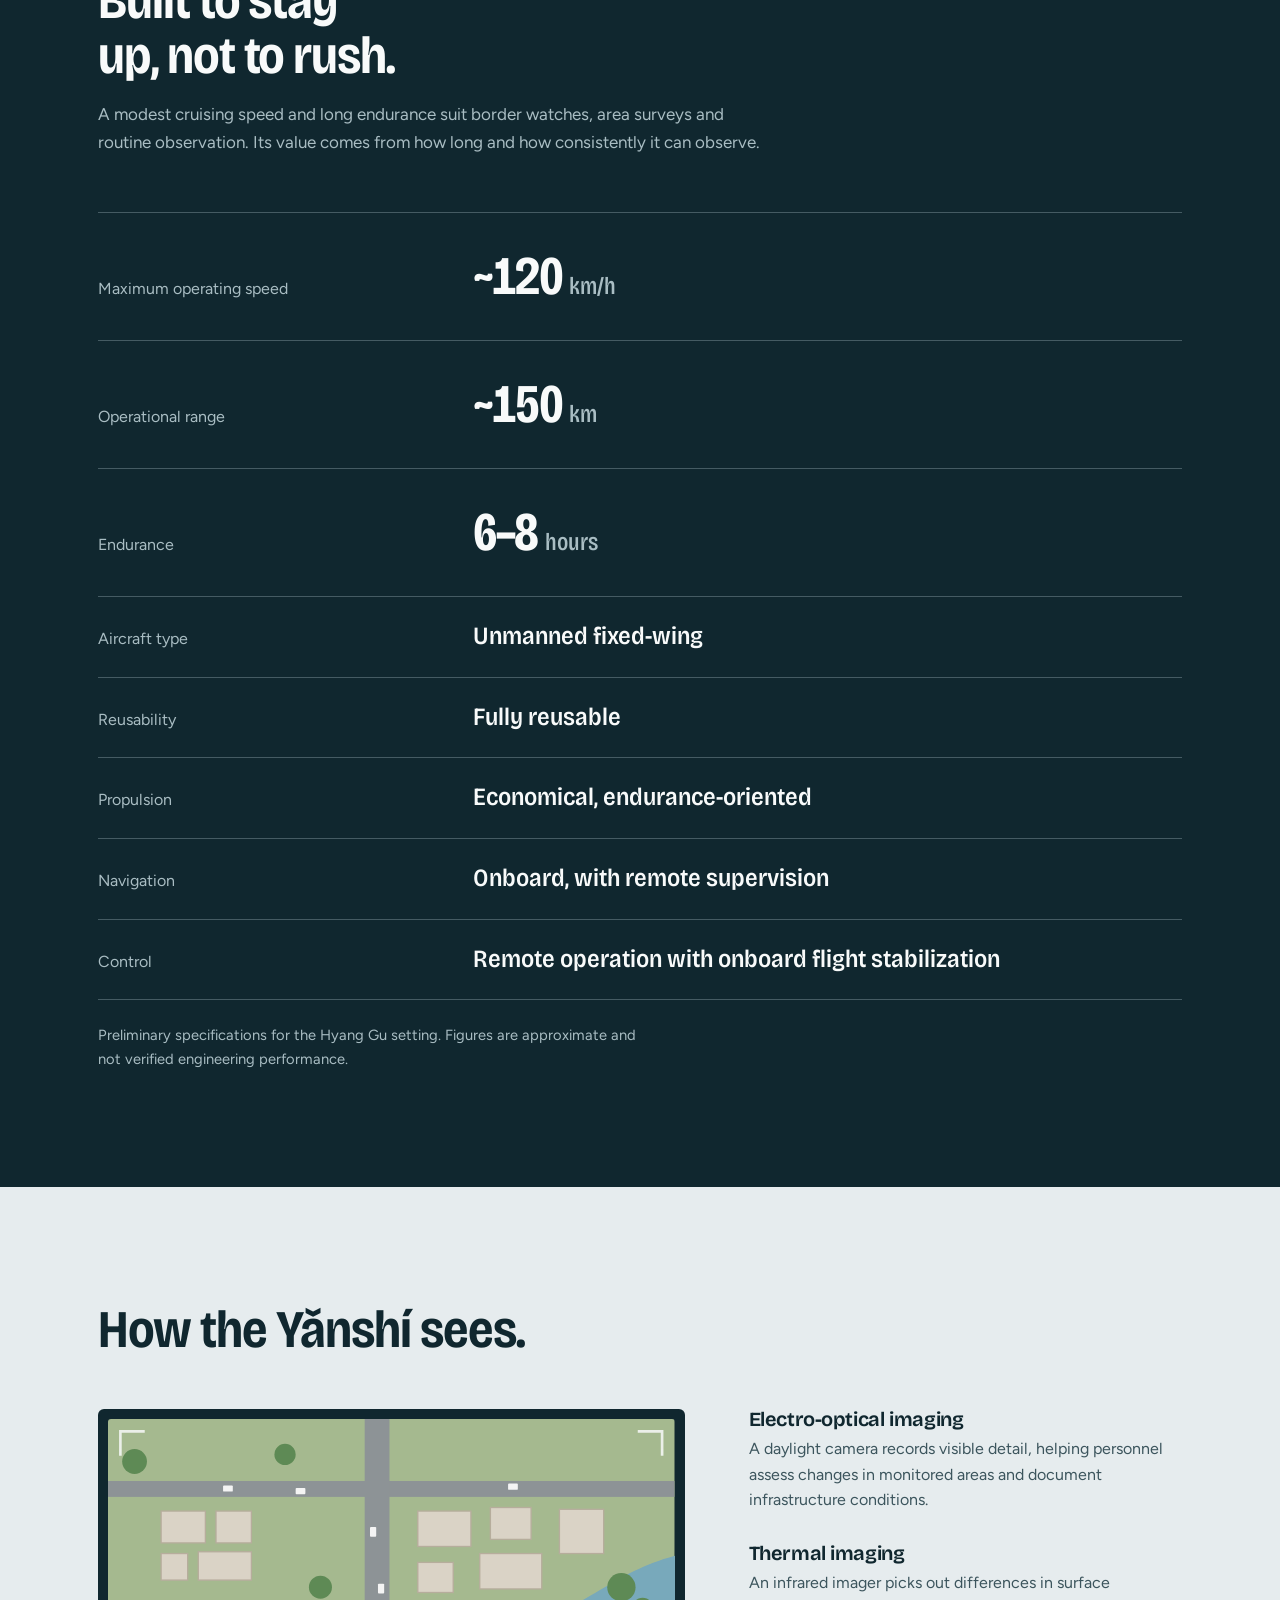
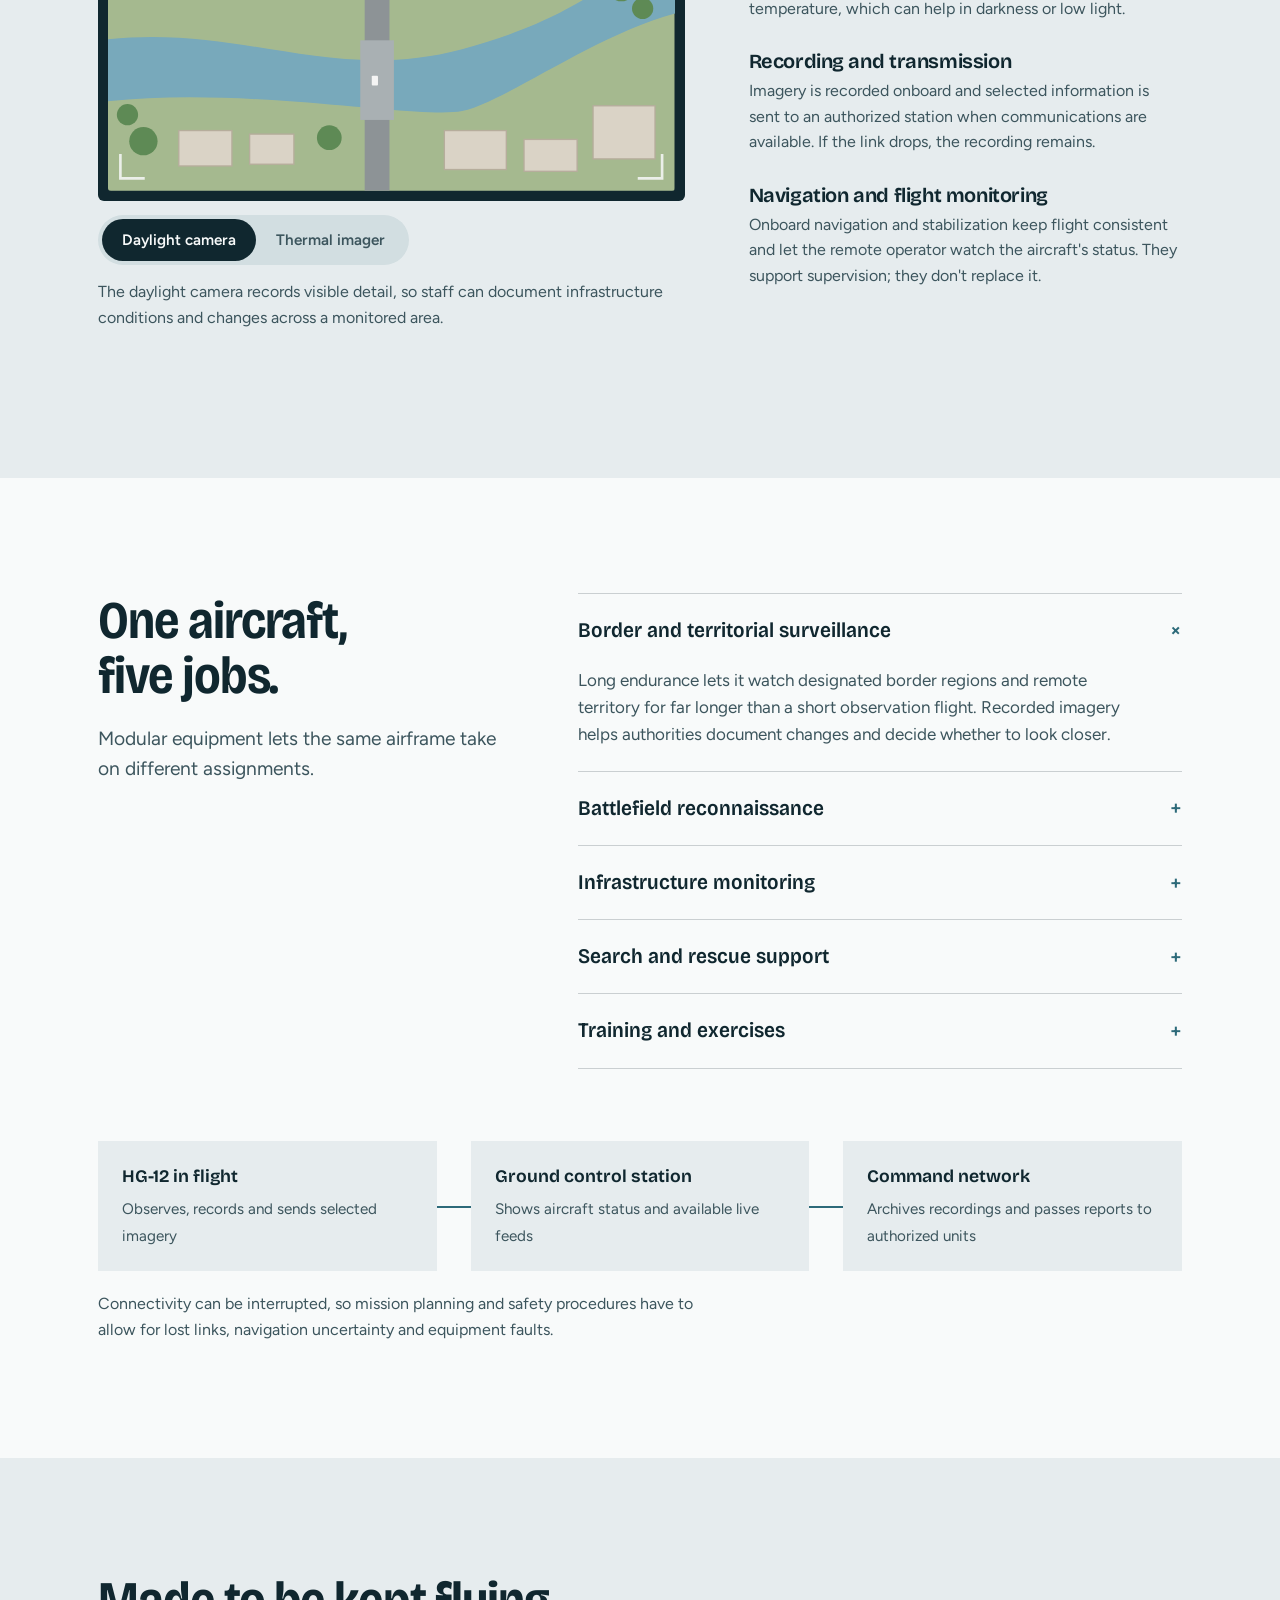
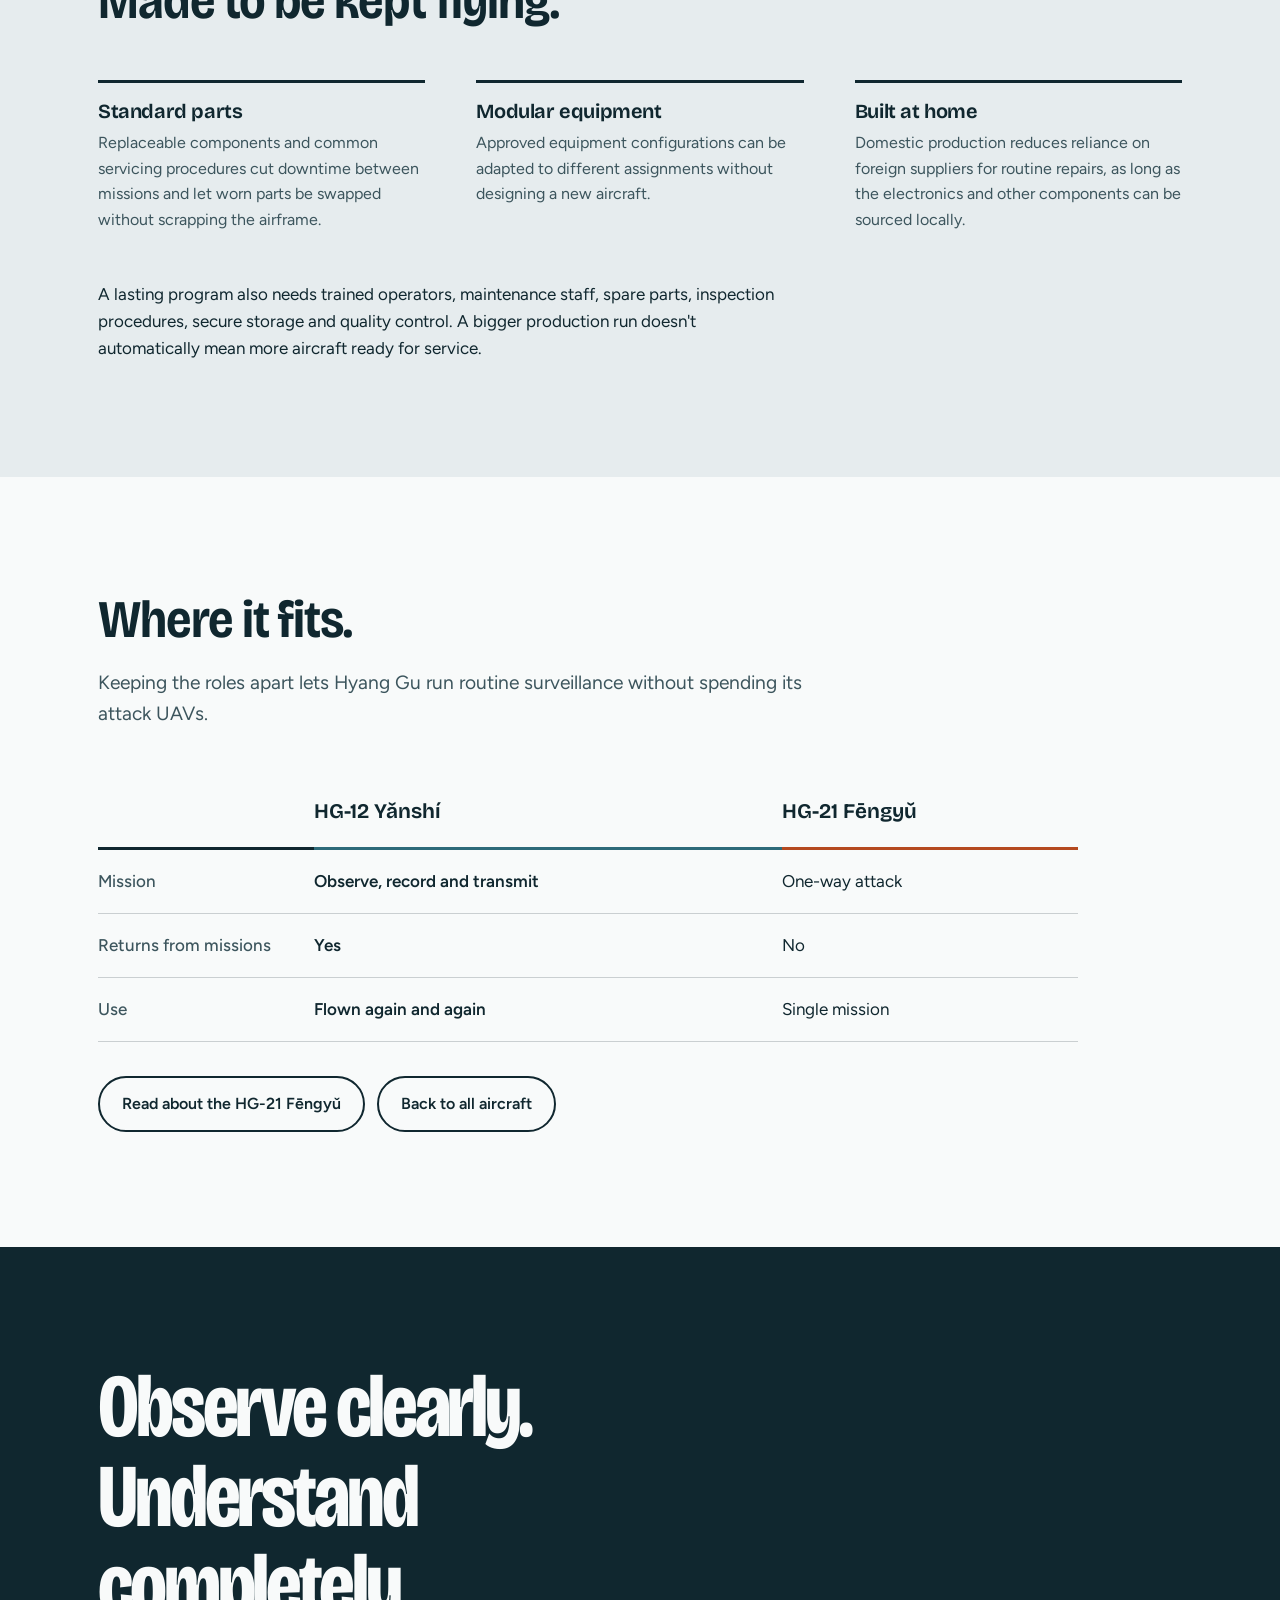
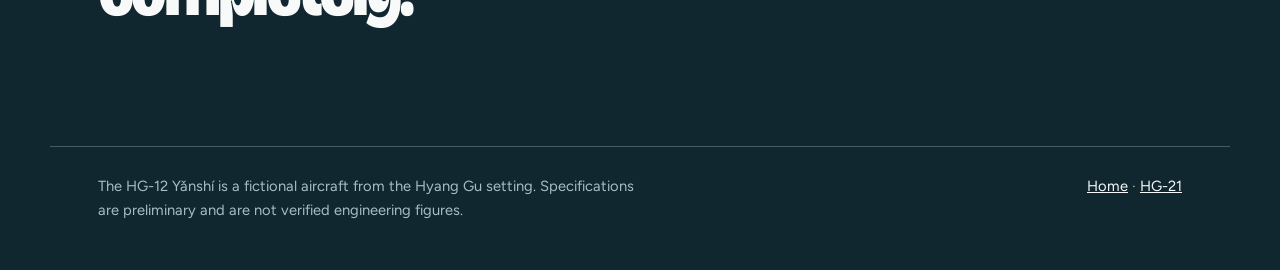
==== commit 8103a5f3: "Change link text from 'Hyang Gu' to 'HGNI'" ====
--- a/hg-12.html
+++ b/hg-12.html
@@ -15,7 +15,7 @@
 
 <header class="nav">
   <div class="wrap">
-    <a class="mark" href="index.html">Hyang Gu</a>
+    <a class="mark" href="index.html">HGNI</a>
     <nav aria-label="Main">
       <ul>
         <li><a href="index.html">Home</a></li>
--- a/assets/style.css
+++ b/assets/style.css
@@ -218,3 +218,40 @@
   .spin,.pulse{animation:none!important}
   .pulse{opacity:.35}
 }
+
+
+/* Aircraft program information panels */
+.metadata-panel {
+  display: grid;
+  grid-template-columns: repeat(2, minmax(0, 1fr));
+  gap: 0 24px;
+  margin-top: 24px;
+  max-width: 760px;
+  border-top: 1px solid var(--line);
+}
+
+.metadata-panel > div {
+  display: grid;
+  grid-template-columns: minmax(105px, 0.8fr) minmax(0, 1.2fr);
+  gap: 12px;
+  align-items: baseline;
+  padding: 12px 0;
+  border-bottom: 1px solid var(--line);
+  min-width: 0;
+}
+
+.metadata-panel dt {
+  color: var(--ink-soft);
+  font-size: 0.92rem;
+}
+
+.metadata-panel dd {
+  font-weight: 600;
+  overflow-wrap: anywhere;
+}
+
+@media (max-width: 560px) {
+  .metadata-panel {
+    grid-template-columns: 1fr;
+  }
+}
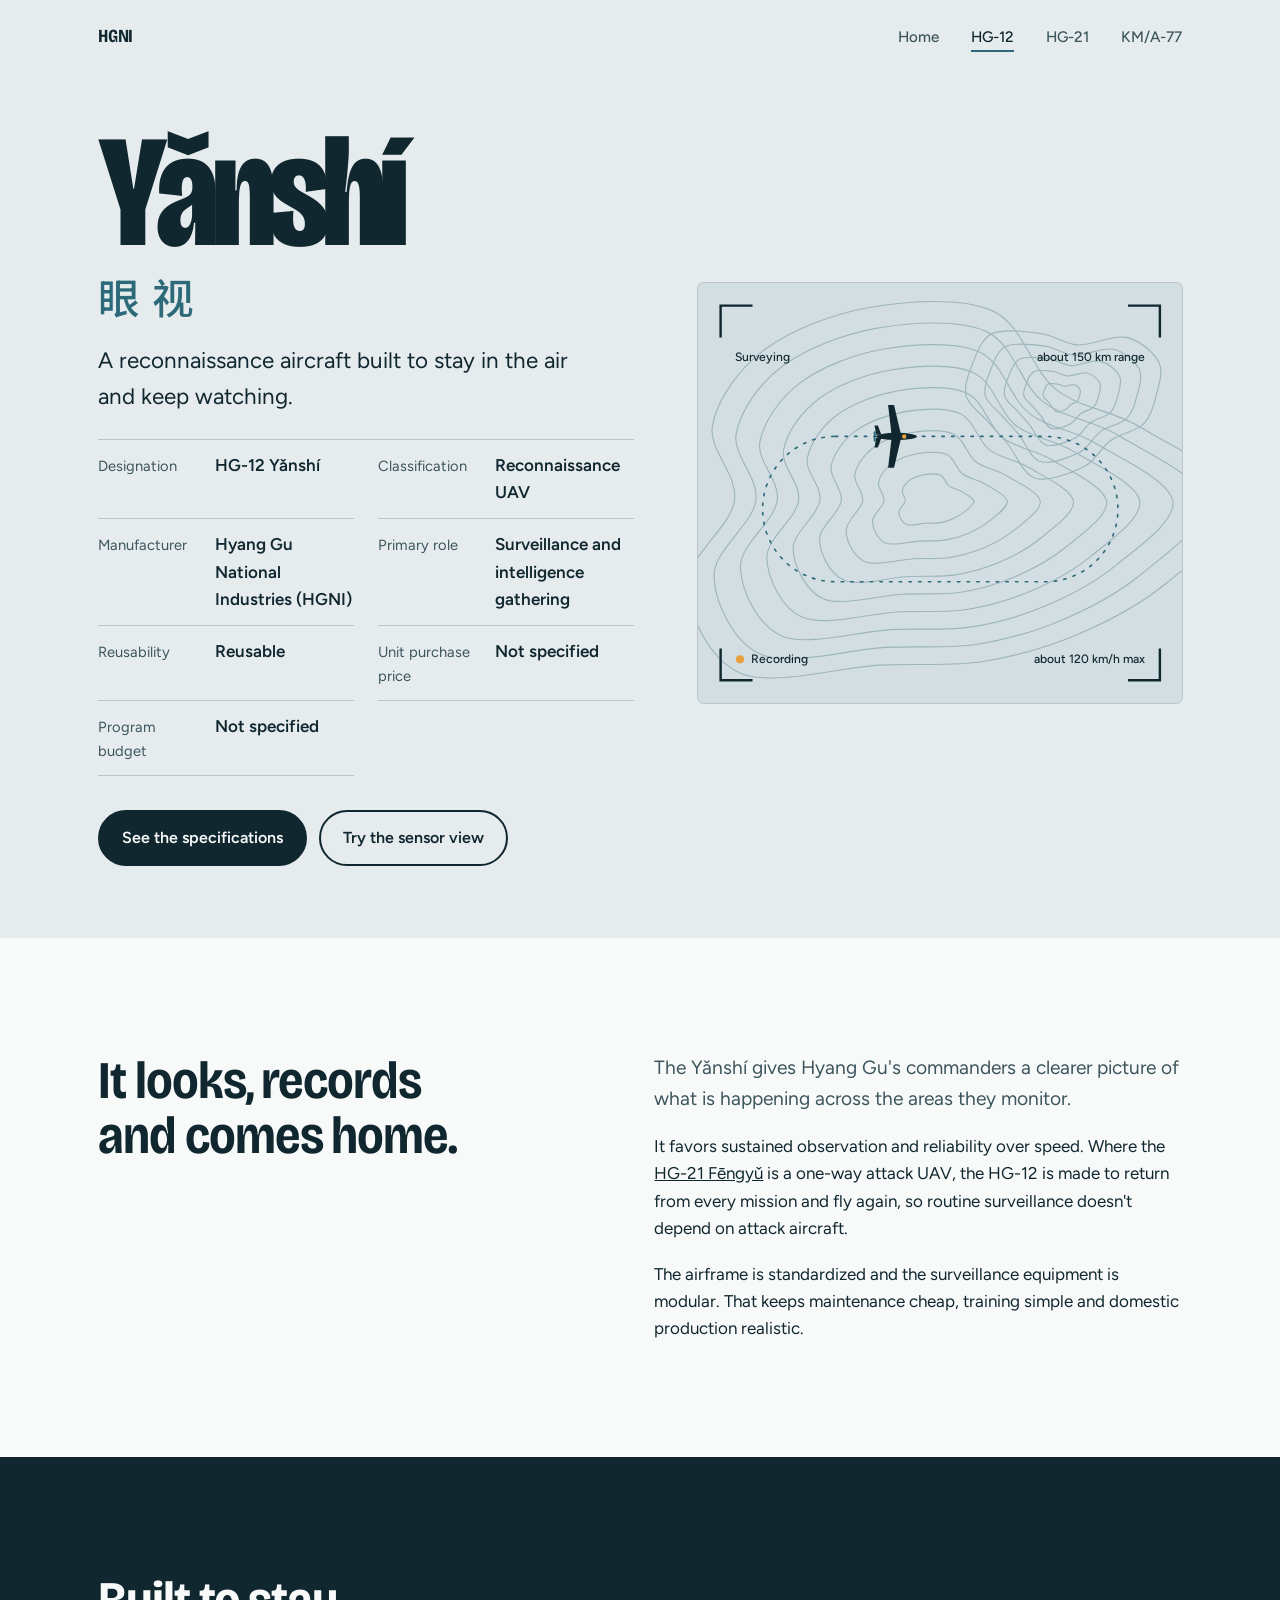
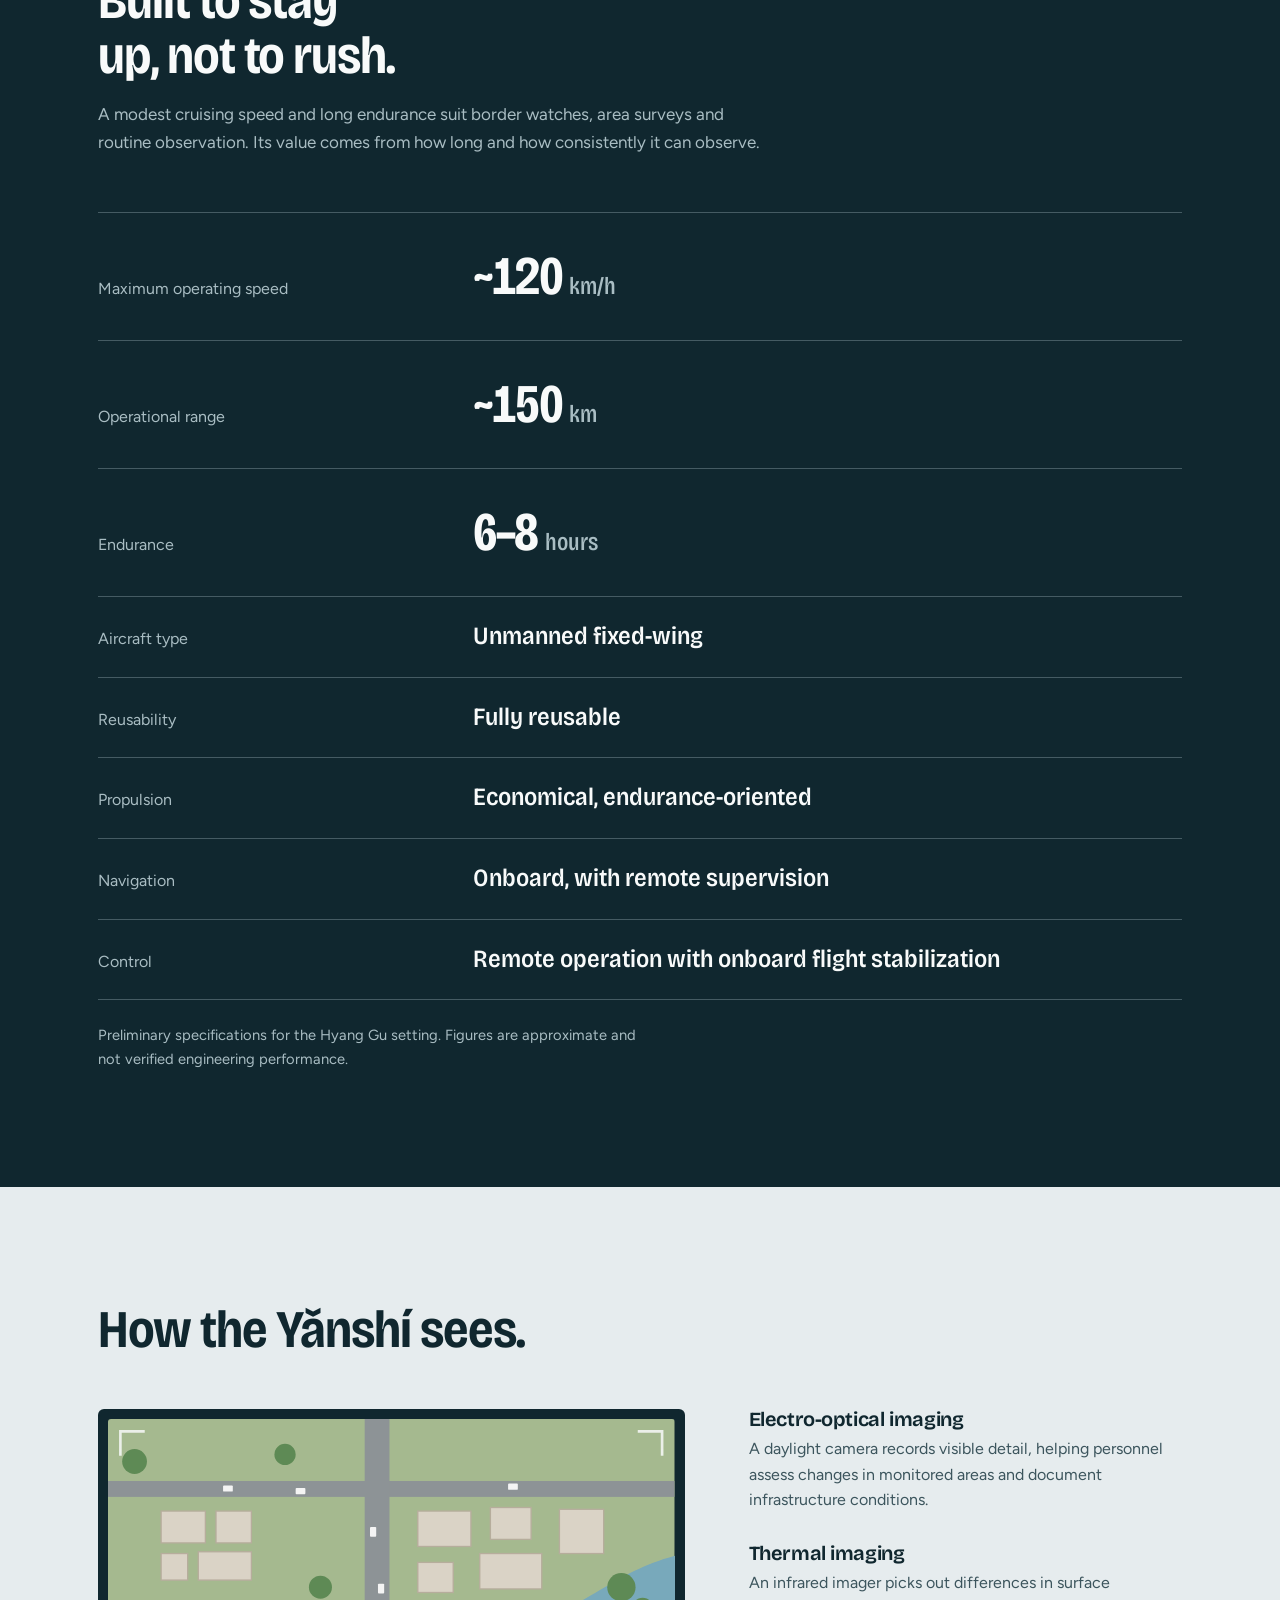
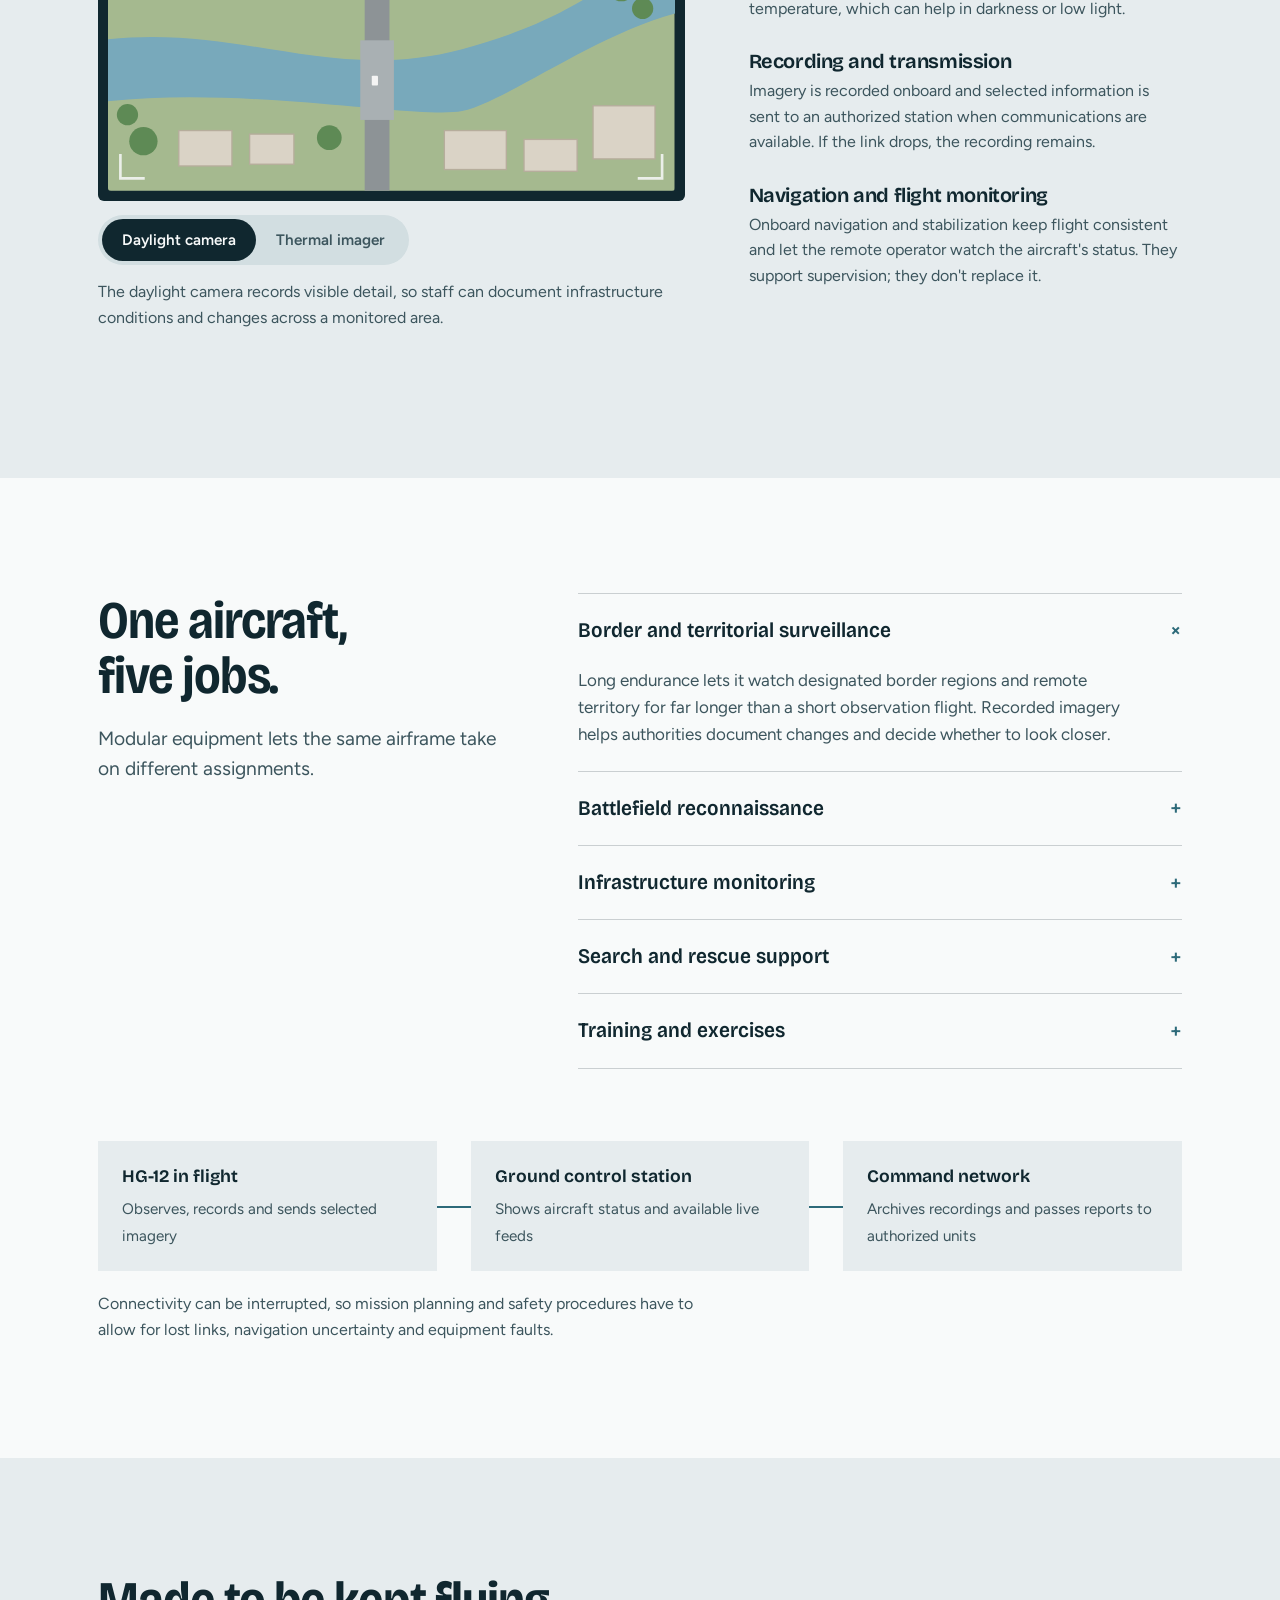
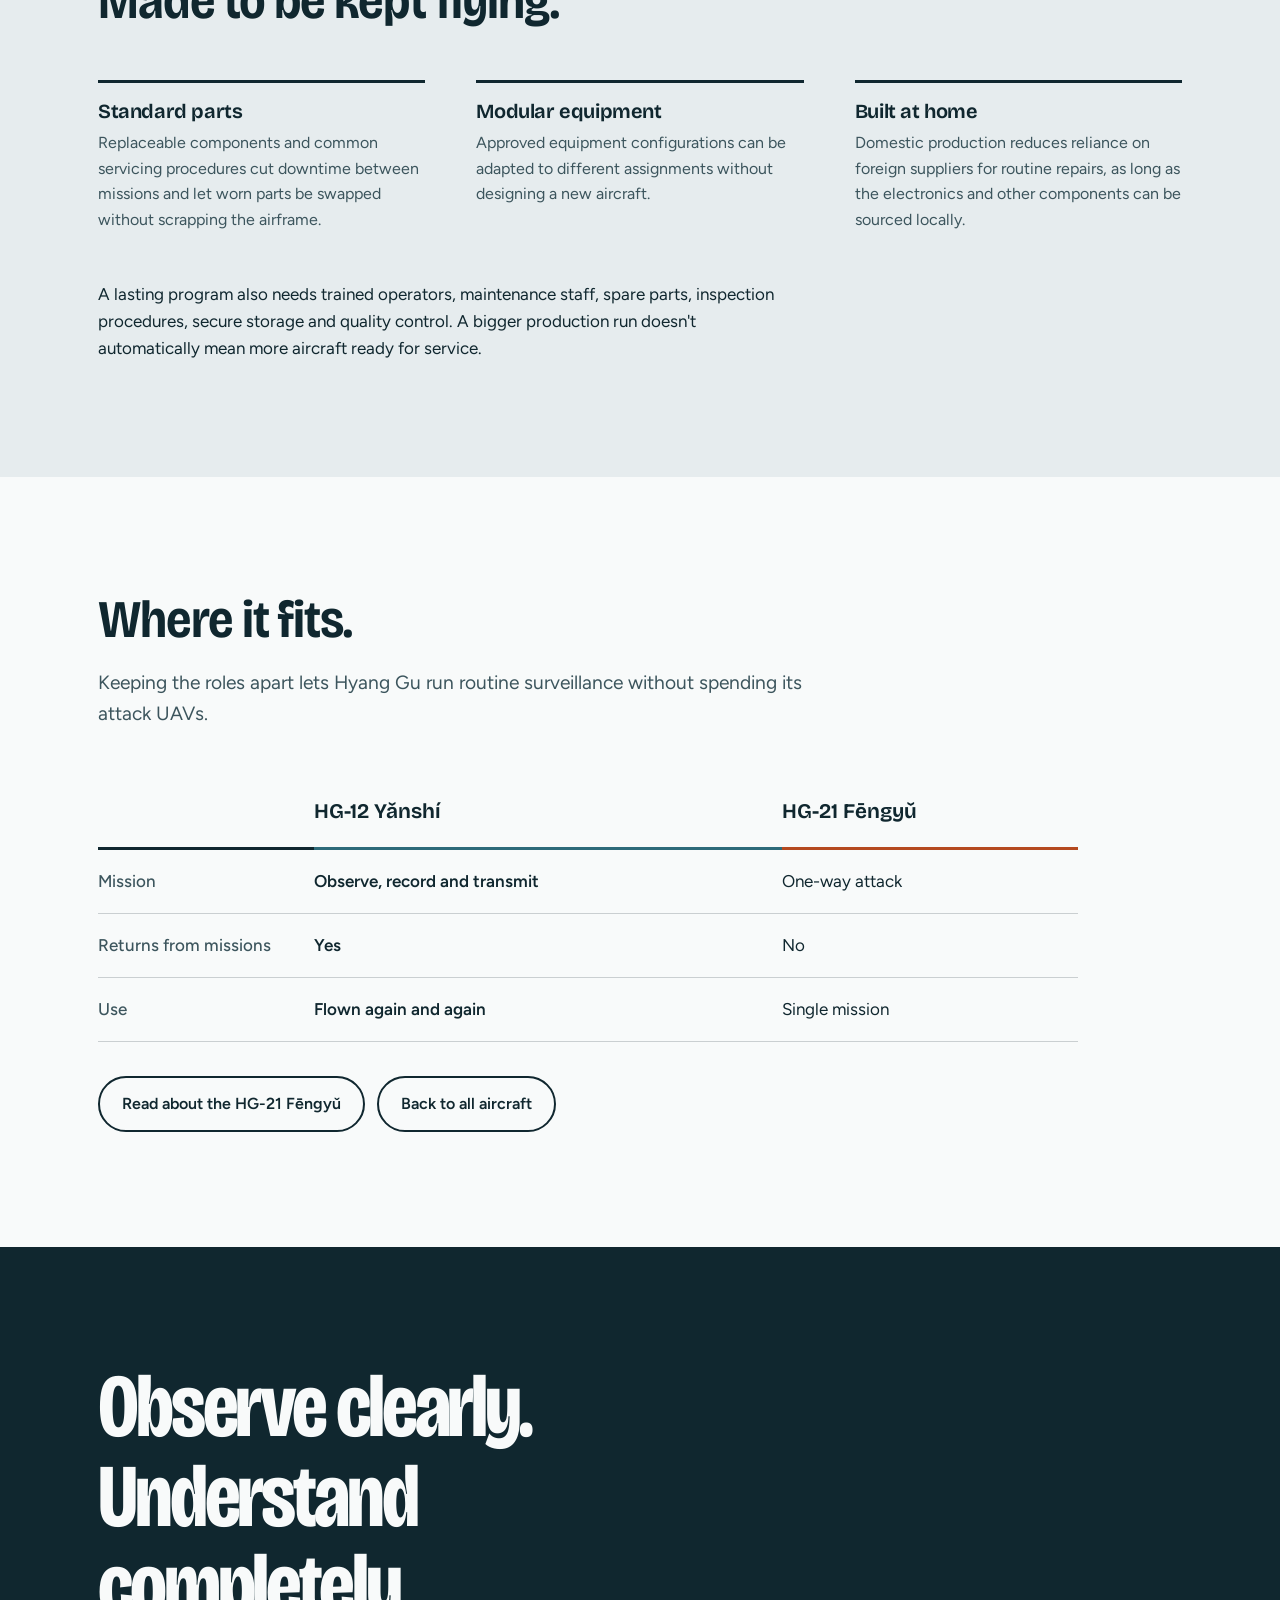
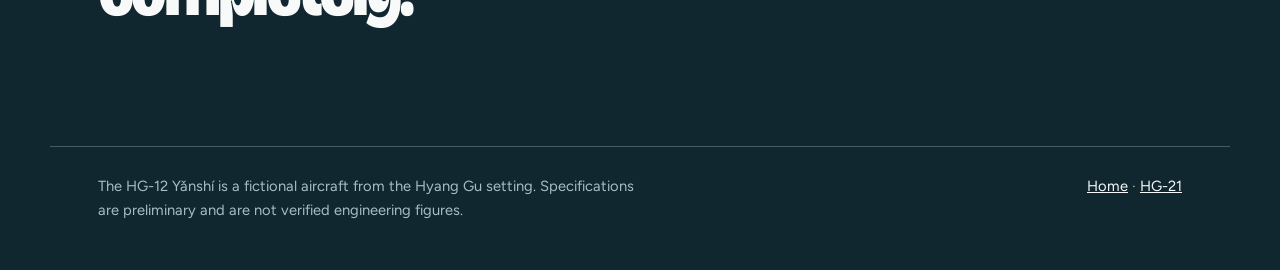
==== commit 1e42315d: "Add KM/A-77 link to navigation menu" ====
--- a/hg-12.html
+++ b/hg-12.html
@@ -21,6 +21,7 @@
         <li><a href="index.html">Home</a></li>
         <li><a href="hg-12.html" aria-current="page">HG-12</a></li>
         <li><a href="hg-21.html">HG-21</a></li>
+        <li><a href="km-a77.html">KM/A-77</a></li>
       </ul>
     </nav>
   </div>
